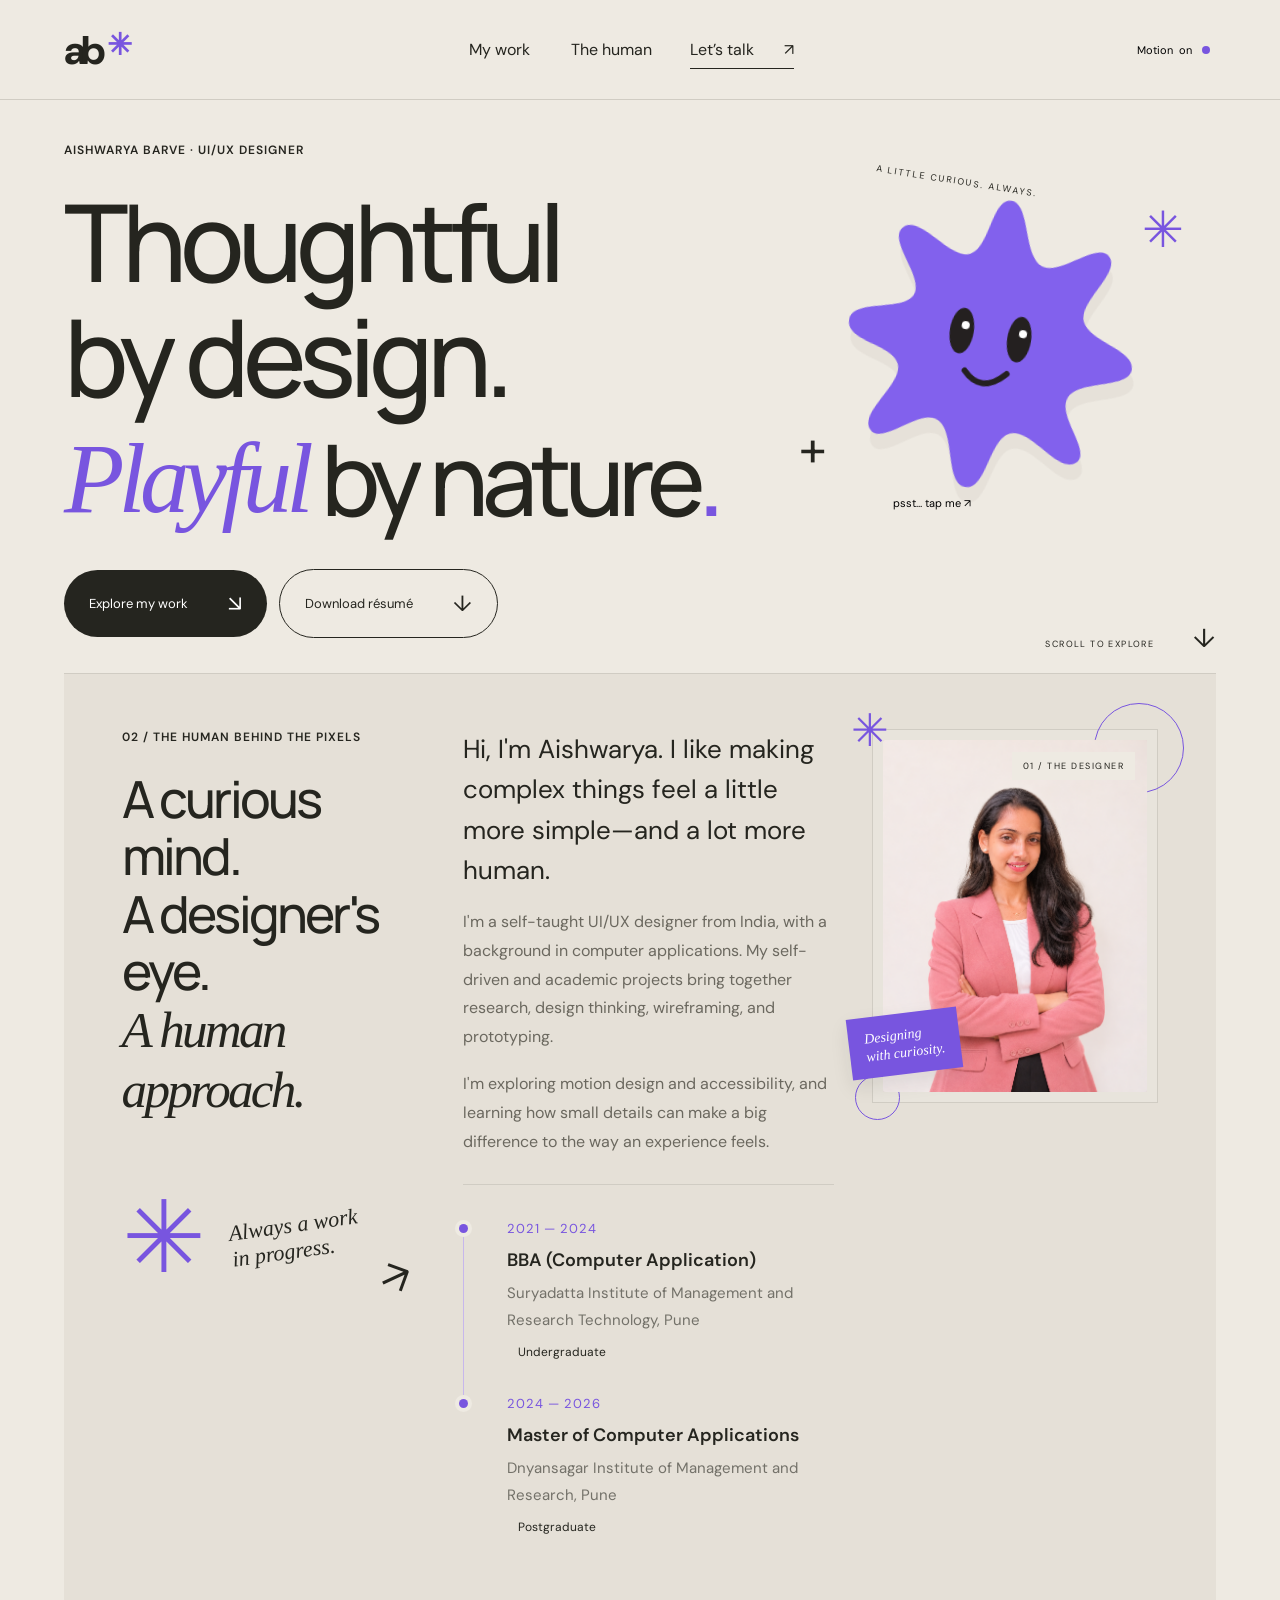
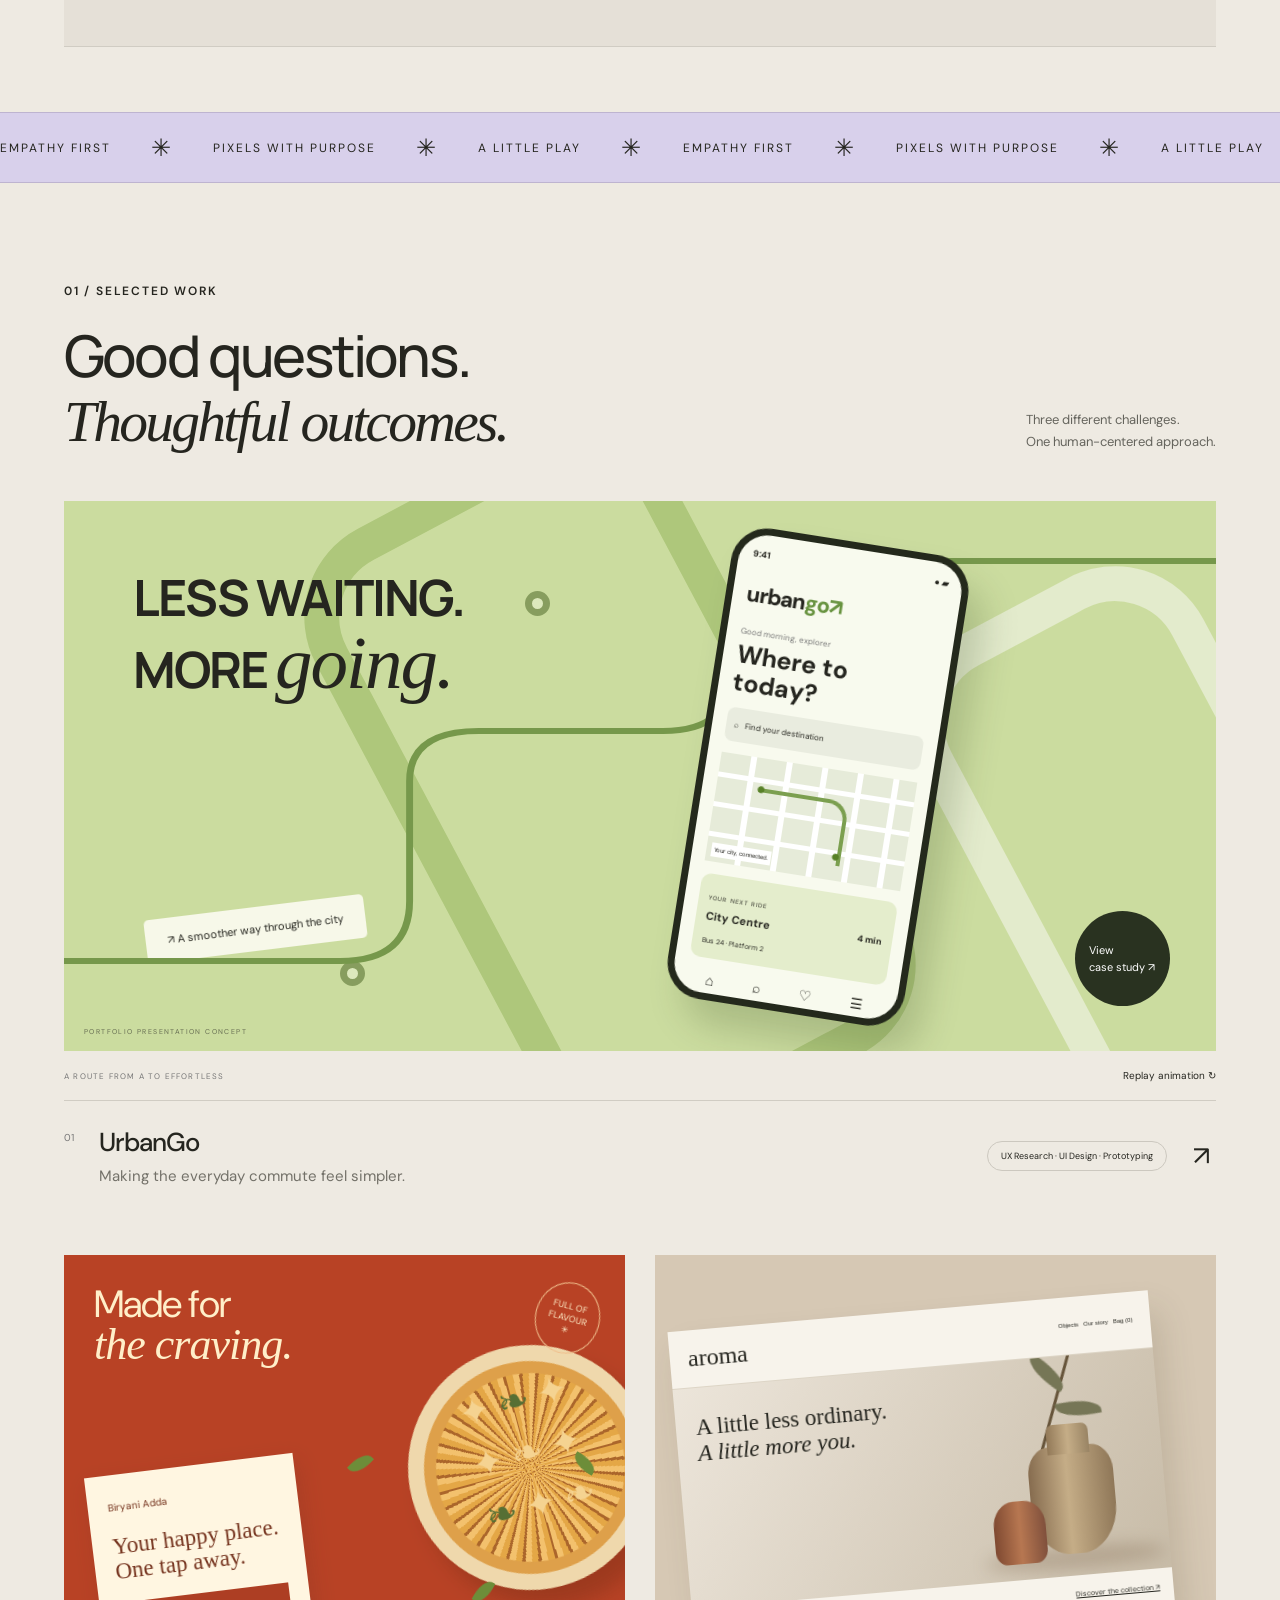
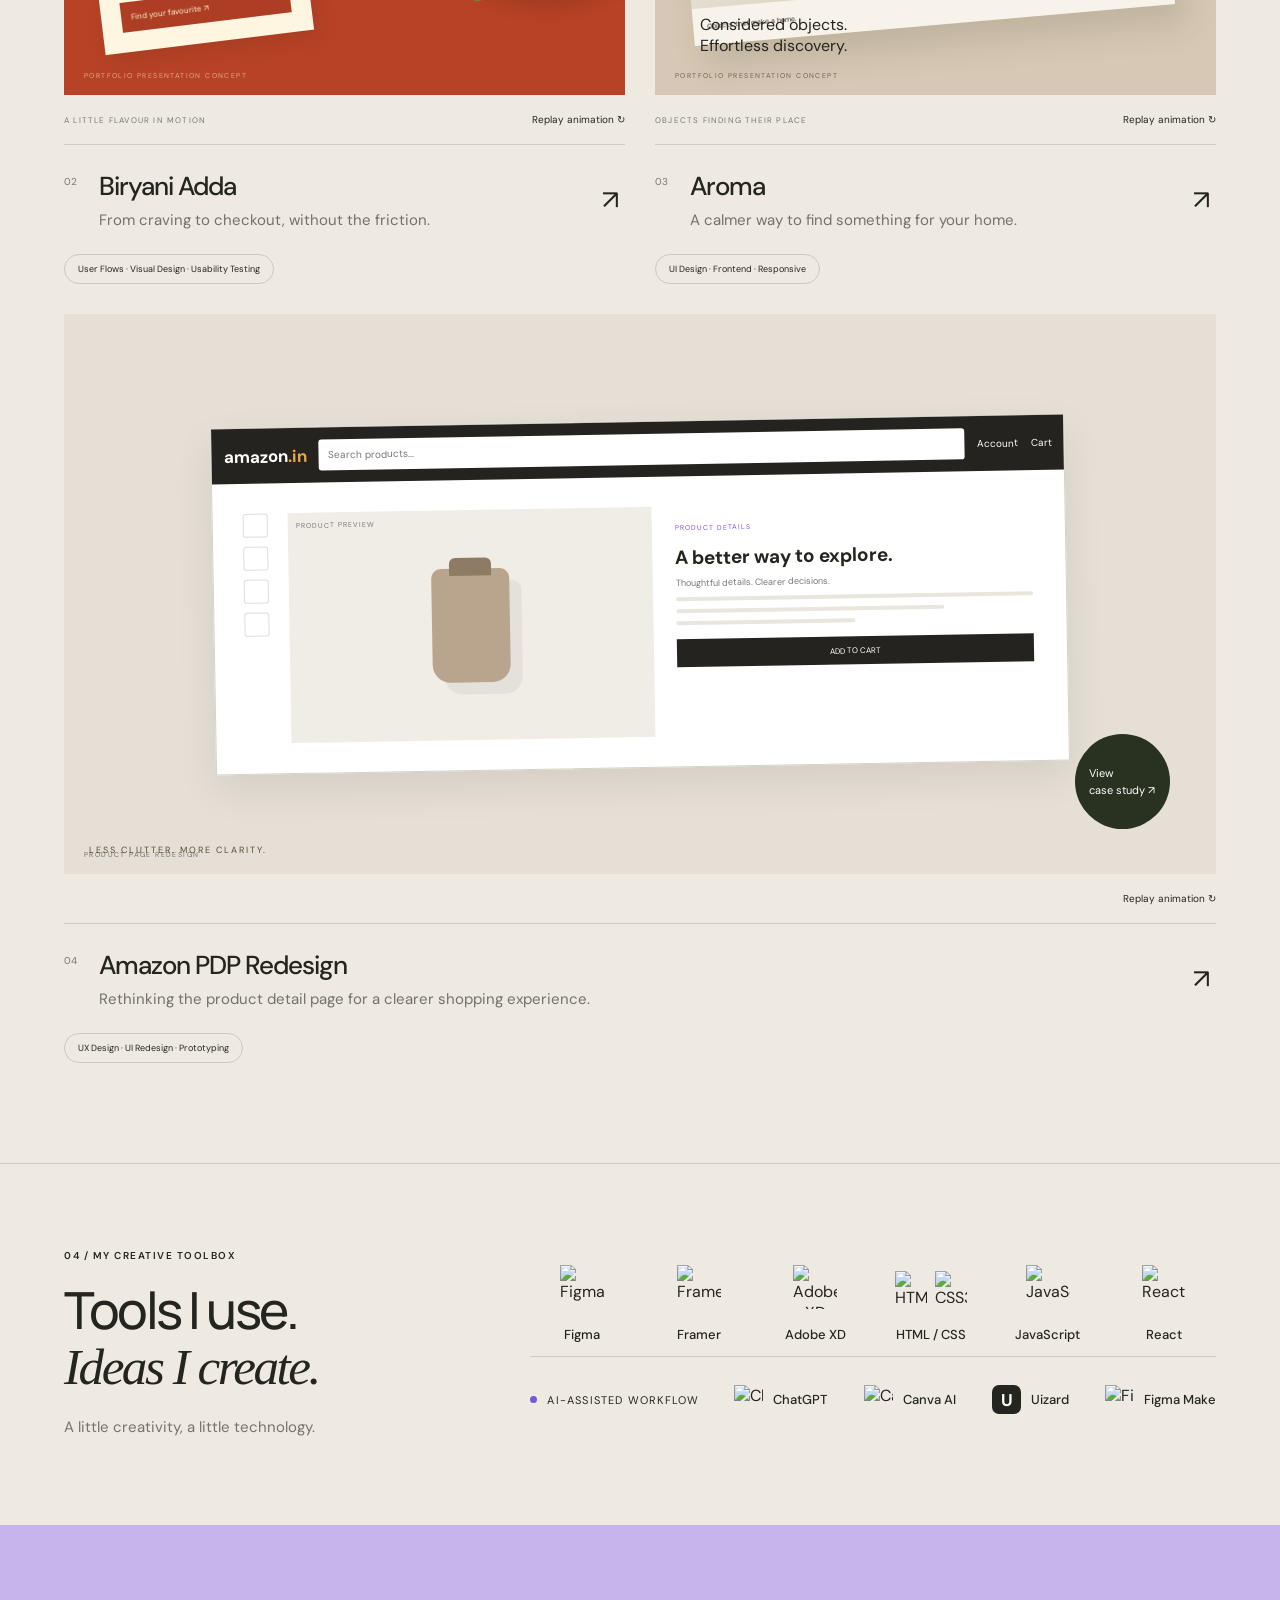
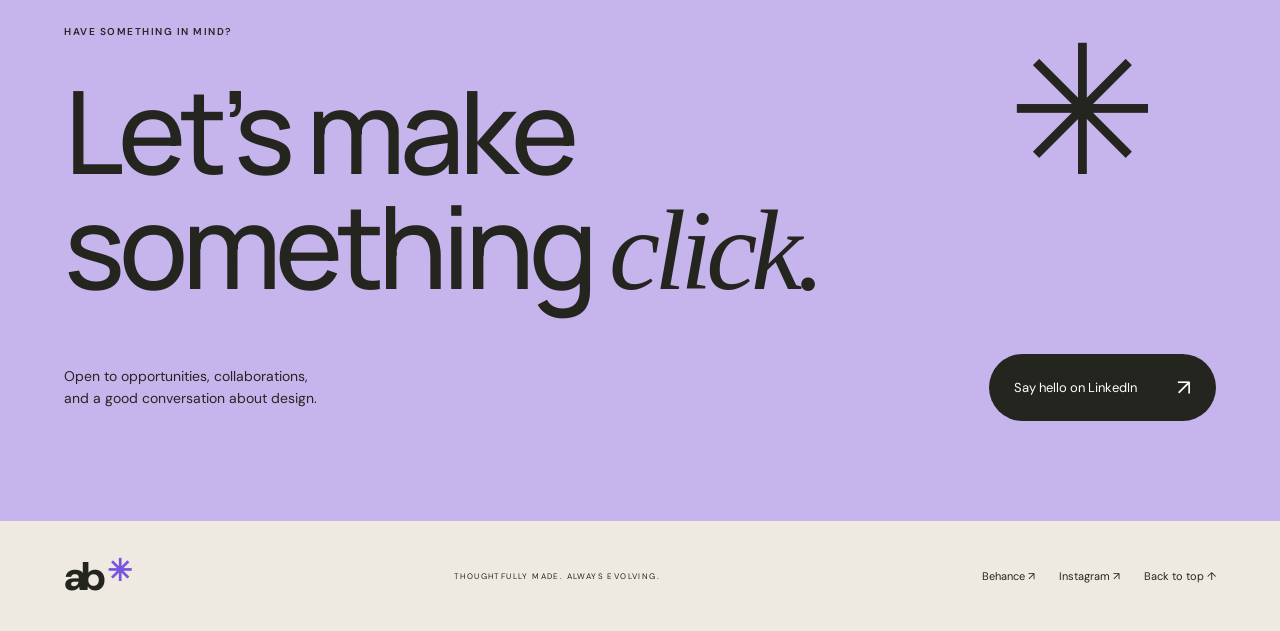
==== index.html @ 9fbf6e60 "Add files via upload Initial portfolio website upload" ====
<!DOCTYPE html>
<html lang="en">
<head>
    <meta charset="UTF-8">
    <meta name="viewport" content="width=device-width, initial-scale=1.0">
    <meta name="theme-color" content="#eeeae2">
    <meta name="description" content="Aishwarya Barve — UI/UX designer crafting thoughtful digital experiences. Explore selected work, process, and a little play.">

    <title>Aishwarya Barve — Design in Motion</title>

    <link rel="stylesheet" href="style.css">
    <link rel="stylesheet" href="motion.css">
    <link rel="stylesheet" href="style-additions.css">
</head>

<body>

    <a class="skip" href="#work">Skip to work</a>
    <div class="progress"></div>

    <!-- HEADER -->
    <header>
        <a class="wordmark" href="#home" aria-label="Aishwarya home">
            ab<span>✳</span>
        </a>

        <nav aria-label="Main navigation">
            <a href="#work">My work <sup></sup></a>
            <a href="#about">The human</a>
            <a class="nav-contact" href="#contact">
                Let’s talk <span>↗</span>
            </a>
        </nav>

        <button id="motion" aria-pressed="false" aria-label="Pause animation">
            Motion <span>on</span><i></i>
        </button>
    </header>

    <main>

        <!-- HERO SECTION -->
        <section class="hero" id="home">

            <div class="eyebrow">
                <span class="dot"></span>
                AISHWARYA BARVE · UI/UX DESIGNER
                
            </div>

            <h1>
                Thoughtful<br>
                by design.<br>
                <span class="last-line">
                    <em>Playful</em> by nature<span class="period">.</span>
                </span>
            </h1>
            <div class="hero-bottom">


                <div class="hero-actions">
                    <a href="#work" class="pill dark">
                        Explore my work <span>↘</span>
                    </a>

                    <a href="Aishwarya-Barve-Resume-UIUX.pdf"
                        class="pill resume-btn"
                        target="_blank"
                        rel="noopener">
                        Download résumé <span>↓</span>
                    </a>
                </div>

                <span class="scroll-note">
                    SCROLL TO EXPLORE <span>↓</span>
                </span>

            </div>



<!-- ABOUT SECTION -->
<section class="about section" id="about">

    <!-- LEFT: ABOUT HEADING -->
    <div class="about-left reveal">

        <span class="eyebrow">
            02 / THE HUMAN BEHIND THE PIXELS
        </span>

        <h2>
            A curious mind.<br>
            A designer's eye.<br>
            <em>A human approach.</em>
        </h2>

        <div class="about-doodle" aria-hidden="true">
            <span>✳</span>
            <p>
                Always a work<br>
                in progress.
            </p>
            <b>↗</b>
        </div>

    </div>


    <!-- MIDDLE: INTRODUCTION AND EDUCATION -->
    <div class="about-right reveal">

        <p class="intro">
            Hi, I'm Aishwarya. I like making complex things
            feel a little more simple—and a lot more human.
        </p>

        <p>
            I'm a self-taught UI/UX designer from India,
            with a background in computer applications.
            My self-driven and academic projects bring
            together research, design thinking,
            wireframing, and prototyping.
        </p>

        <p>
            I'm exploring motion design and accessibility,
            and learning how small details can make a big
            difference to the way an experience feels.
        </p>

        <!-- EDUCATION -->
        <div class="education">

            <div>
                <span>2021 — 2024</span>
                <strong>BBA (Computer Application)</strong>
                <p>
                    Suryadatta Institute of Management and
                    Research Technology, Pune
                </p>
                <small class="degree-tag">Undergraduate</small>
            </div>

            <div>
                <span>2024 — 2026</span>
                <strong>Master of Computer Applications</strong>
                <p>
                    Dnyansagar Institute of Management
                    and Research, Pune
                </p>
                <small class="degree-tag">Postgraduate</small>
            </div>

        </div>

    </div>


    <!-- RIGHT: CREATIVE PORTRAIT -->
    <div class="about-portrait reveal">

        <div class="portrait-frame">

            <div class="portrait-orbit orbit-one"></div>
            <div class="portrait-orbit orbit-two"></div>

            <span class="portrait-index">
                01 / THE DESIGNER
            </span>

            <div class="portrait-image-wrap">
                <img
                    src="Studio Portrait in Pink Blazer.png"
                    alt="Aishwarya Barve — UI/UX Designer"
                    loading="lazy">
            </div>

            <span class="portrait-star" aria-hidden="true">
                ✳
            </span>

            <div class="portrait-sticker">
                Designing<br>
                with curiosity.
            </div>

        </div>

       

    </div>

</section>
    



            <div class="character-wrap">
                <span class="orbit-label">A LITTLE CURIOUS. ALWAYS.</span>

                <button class="character"
                    aria-label="Make the character wink"
                    title="Psst… tap me">

                    <svg viewBox="0 0 300 310" role="img" aria-label="Playful violet star character">
                        <path class="starbody"
                            d="M150 12C169 12 170 65 190 72S241 38 255 52S232 101 240 120S295 140 295 160S244 178 236 198S270 248 254 261S205 234 185 242S170 302 149 302S131 249 111 240S60 275 46 260S71 210 63 191S8 177 8 155S60 139 68 120S32 70 47 55S98 80 117 71S130 12 150 12Z"
                            fill="#8261ed"/>

                        <g class="eyes">
                            <ellipse cx="121" cy="148" rx="12" ry="23" fill="#242020"/>
                            <ellipse cx="179" cy="148" rx="12" ry="23" fill="#242020"/>
                            <circle cx="124" cy="142" r="4" fill="#fff"/>
                            <circle cx="182" cy="142" r="4" fill="#fff"/>
                        </g>

                        <path d="M130 187Q150 208 172 184"
                            fill="none"
                            stroke="#242020"
                            stroke-width="6"
                            stroke-linecap="round"/>
                    </svg>

                    <span class="character-note">psst… tap me ↗</span>
                </button>

                <span class="spark s1">✳</span>
                <span class="spark s2">+</span>
            </div>

            
        </section>

        <!-- TICKER -->
        <div class="ticker" aria-hidden="true">
            <div>
                EMPATHY FIRST <b>✳</b>
                PIXELS WITH PURPOSE <b>✳</b>
                A LITTLE PLAY <b>✳</b>
                EMPATHY FIRST <b>✳</b>
                PIXELS WITH PURPOSE <b>✳</b>
                A LITTLE PLAY <b>✳</b>
            </div>
        </div>

        <!-- SELECTED WORK -->
        <section id="work" class="work section">

            <div class="section-heading reveal">
                <div>
                    <span class="eyebrow">01 / SELECTED WORK</span>
                    <h2>
                        Good questions.<br>
                        <em>Thoughtful outcomes.</em>
                    </h2>
                </div>

                <p>
                    Three different challenges.<br>
                    One human-centered approach.
                </p>
            </div>

            <!-- PROJECT 01: URBANGO -->
            <article class="project reveal">

                <a class="project-art urban"
                    href="https://www.behance.net/gallery/234531147/UrbanGo-Public-Transport-Mobile-App-UX-Case-Study"
                    target="_blank"
                    rel="noopener"
                    aria-label="View UrbanGo case study on Behance">

                    <div class="art-caption">
                        LESS WAITING.<br>
                        MORE <em>going.</em>
                    </div>

                    <div class="route r1"></div>
                    <div class="route r2"></div>

                    <span class="route-stop stop1"></span>
                    <span class="route-stop stop2"></span>

                    <div class="phone">

                        <div class="phone-status">
                            9:41 <span>● ▰</span>
                        </div>

                        <div class="phone-brand">
                            urban<span>go↗</span>
                        </div>

                        <p>Good morning, explorer</p>

                        <h3>
                            Where to<br>
                            today?
                        </h3>

                        <div class="search-field">
                            ⌕ &nbsp; Find your destination
                        </div>

                        <div class="map">
                            <span class="map-line"></span>
                            <b class="map-pin">●</b>
                            <span class="map-you">●</span>
                            <small>Your city, connected.</small>
                        </div>

                        <div class="trip">
                            <span>YOUR NEXT RIDE</span>
                            <strong>City Centre <b>4 min</b></strong>
                            <small>Bus 24 · Platform 2</small>
                        </div>

                        <div class="phone-nav">
                            ⌂ <span>⌕</span> ♡ <span>☰</span>
                        </div>

                    </div>

                    <span class="floating-tag">
                        ↗ A smoother way through the city
                    </span>

                    <span class="view-circle">
                        View<br>case study ↗
                    </span>

                    <span class="concept">
                        PORTFOLIO PRESENTATION CONCEPT
                    </span>

                </a>

                <div class="project-info">
                    <div>
                        <span class="project-number">01</span>
                        <h3>UrbanGo</h3>
                        <p>Making the everyday commute feel simpler.</p>
                    </div>

                    <span class="tag">
                        UX Research · UI Design · Prototyping
                    </span>

                    <a href="https://www.behance.net/gallery/234531147/UrbanGo-Public-Transport-Mobile-App-UX-Case-Study"
                        target="_blank"
                        rel="noopener"
                        class="project-arrow"
                        aria-label="UrbanGo case study">↗</a>
                </div>

            </article>

            <div class="project-grid">

                <!-- PROJECT 02: BIRYANI ADDA -->
                <article class="project reveal">

                    <a class="project-art biryani"
                        href="https://www.behance.net/gallery/236012177/BiryaniAdda-A-Biryani-Delivery-App"
                        target="_blank"
                        rel="noopener"
                        aria-label="View Biryani Adda case study">

                        <span class="food-heading">
                            Made for<br>
                            <em>the craving.</em>
                        </span>

                        <div class="plate">
                            <div class="rice">
                                ✦ <span>❧</span> ✦<br>
                                ✦ ❧ ✦<br>
                                <span>❧</span> ✦ ❧
                            </div>
                        </div>

                        <span class="food-seal">
                            FULL OF<br>
                            FLAVOUR<br>
                            ✳
                        </span>

                        <div class="order-card">
                            <span>Biryani Adda</span>

                            <strong>
                                Your happy place.<br>
                                One tap away.
                            </strong>

                            <span class="order-button">
                                Find your favourite ↗
                            </span>
                        </div>

                        <span class="concept">
                            PORTFOLIO PRESENTATION CONCEPT
                        </span>

                    </a>

                    <div class="project-info">
                        <div>
                            <span class="project-number">02</span>
                            <h3>Biryani Adda</h3>
                            <p>From craving to checkout, without the friction.</p>
                        </div>

                        <a class="project-arrow"
                            href="https://www.behance.net/gallery/236012177/BiryaniAdda-A-Biryani-Delivery-App"
                            target="_blank"
                            rel="noopener"
                            aria-label="Biryani Adda case study">↗</a>
                    </div>

                    <span class="tag">
                        User Flows · Visual Design · Usability Testing
                    </span>

                </article>

                <!-- PROJECT 03: AROMA -->
                <article class="project reveal">

                    <a class="project-art aroma"
                        href="https://www.behance.net/gallery/236233799/Aroma-Online-Home-Dcor-Store"
                        target="_blank"
                        rel="noopener"
                        aria-label="View Aroma case study">

                        <div class="shop-window">

                            <div class="shop-nav">
                                aroma
                                <span>Objects &nbsp; Our story &nbsp; Bag (0)</span>
                            </div>

                            <div class="shop-title">
                                A little less ordinary.<br>
                                <em>A little more you.</em>
                            </div>

                            <div class="vase-scene">
                                <div class="branch"></div>
                                <div class="vase"></div>
                                <div class="small-vase"></div>
                                <div class="scene-shadow"></div>
                            </div>

                            <div class="shop-footer">
                                Objects that make a home.
                                <span>Discover the collection ↗</span>
                            </div>

                        </div>

                        <span class="aroma-caption">
                            Considered objects.<br>
                            Effortless discovery.
                        </span>

                        <span class="concept">
                            PORTFOLIO PRESENTATION CONCEPT
                        </span>

                    </a>

                    <div class="project-info">
                        <div>
                            <span class="project-number">03</span>
                            <h3>Aroma</h3>
                            <p>A calmer way to find something for your home.</p>
                        </div>

                        <a class="project-arrow"
                            href="https://www.behance.net/gallery/236233799/Aroma-Online-Home-Dcor-Store"
                            target="_blank"
                            rel="noopener"
                            aria-label="Aroma case study">↗</a>
                    </div>

                    <span class="tag">
                        UI Design · Frontend · Responsive
                    </span>

                </article>

<!-- PROJECT 04: AMAZON PDP REDESIGN -->
<article class="project reveal">

    <a class="project-art amazon"
       href="https://www.behance.net/gallery/258531825/Amazon-Product-Detail-Page-Redesign"
       target="_blank"
       rel="noopener"
       aria-label="View Amazon Product Page Redesign">

        <div class="amazon-browser">

            <div class="amazon-topbar">
                <strong>amazon<span>.in</span></strong>
                <div class="amazon-search">Search products...</div>
                <span>Account　 Cart</span>
            </div>

            <div class="amazon-content">

                <div class="amazon-thumbnails">
                    <i></i>
                    <i></i>
                    <i></i>
                    <i></i>
                </div>

                <div class="amazon-product-visual">
                    <span>PRODUCT PREVIEW</span>
                    <div class="product-shape">
                        <div></div>
                    </div>
                </div>

                <div class="amazon-product-copy">
                    <small>PRODUCT DETAILS</small>
                    <h3>A better way to explore.</h3>
                    <p>Thoughtful details. Clearer decisions.</p>

                    <div class="amazon-lines">
                        <i></i>
                        <i></i>
                        <i></i>
                    </div>

                    <div class="amazon-cart">ADD TO CART</div>
                </div>

            </div>
        </div>

        <span class="amazon-label">LESS CLUTTER. MORE CLARITY.</span>

        <span class="view-circle">
            View<br>case study ↗
        </span>

        <span class="concept">
            PRODUCT PAGE REDESIGN
        </span>

    </a>

    <div class="project-info">
        <div>
            <span class="project-number">04</span>
            <h3>Amazon PDP Redesign</h3>
            <p>Rethinking the product detail page for a clearer shopping experience.</p>
        </div>

        <a class="project-arrow"
           href="https://www.behance.net/gallery/258531825/Amazon-Product-Detail-Page-Redesign"
           target="_blank"
           rel="noopener"
           aria-label="Amazon PDP case study">↗</a>
    </div>

    <span class="tag">
        UX Design · UI Redesign · Prototyping
    </span>

</article>

            </div>
        </section>

        

            <section class="skills-section">

                <div class="skills-heading reveal">
                    <span class="eyebrow">04 / MY CREATIVE TOOLBOX</span>
                    <h2>Tools I use.<br><em>Ideas I create.</em></h2>
                    <p>A little creativity, a little technology.</p>
                </div>
            
                <div class="skills-grid">
            
                    <div class="skill-item reveal">
                        <img src="https://cdn.simpleicons.org/figma/F24E1E" alt="Figma">
                        <span>Figma</span>
                    </div>
            
                    <div class="skill-item reveal">
                        <img src="https://cdn.simpleicons.org/framer/0055FF" alt="Framer">
                        <span>Framer</span>
                    </div>
            
                    <div class="skill-item reveal">
                        <img src="https://cdn.jsdelivr.net/gh/devicons/devicon/icons/xd/xd-plain.svg" alt="Adobe XD">
                        <span>Adobe XD</span>
                    </div>
            
                    <div class="skill-item reveal">
                        <div class="combined-icons">
                            <img
                                src="https://cdn.jsdelivr.net/gh/devicons/devicon/icons/html5/html5-original.svg"
                                alt="HTML5">
                    
                            <img
                                src="https://cdn.jsdelivr.net/gh/devicons/devicon/icons/css3/css3-original.svg"
                                alt="CSS3">
                        </div>
                        <span>HTML / CSS</span>
                    </div>
            
                    <div class="skill-item reveal">
                        <img src="https://cdn.simpleicons.org/javascript/F7DF1E" alt="JavaScript">
                        <span>JavaScript</span>
                    </div>
            
                    <div class="skill-item reveal">
                        <img src="https://cdn.simpleicons.org/react/61DAFB" alt="React">
                        <span>React</span>
                    </div>
                    

                    <div class="ai-toolbox">

                        <div class="ai-heading">
                            <span class="ai-dot"></span>
                            <span>AI-ASSISTED WORKFLOW</span>
                        </div>
                    
                        <div class="ai-tools">
                    
                            <div class="ai-item reveal">
                                <img src="https://cdn.jsdelivr.net/npm/simple-icons@v14/icons/openai.svg"
                                     alt="ChatGPT">
                                <span>ChatGPT</span>
                            </div>
                    
                            <div class="ai-item reveal">
                                <img src="https://cdn.jsdelivr.net/npm/simple-icons@v14/icons/canva.svg"
                                     alt="Canva">
                                <span>Canva AI</span>
                            </div>
                    
                            <div class="ai-item reveal">
                                <div class="ai-brand uizard-icon">U</div>
                                <span>Uizard</span>
                            </div>
                    
                            <div class="ai-item reveal">
                                <img src="https://cdn.simpleicons.org/figma/F24E1E"
                                     alt="Figma">
                                <span>Figma Make</span>
                            </div>
                    
                        </div>
                    
                    </div>
                                
            </section>
                        


        </section>

        <!-- CONTACT -->
        <section class="contact section" id="contact">

            <span class="eyebrow">HAVE SOMETHING IN MIND?</span>

            <h2>
                Let’s make<br>
                something <em>click.</em><span>✳</span>
            </h2>

            <div class="contact-bottom">

                <p>
                    Open to opportunities, collaborations,<br>
                    and a good conversation about design.
                </p>

                <a class="pill dark"
                    href="https://www.linkedin.com/in/aishwarya-barve-b72590250"
                    target="_blank"
                    rel="noopener">
                    Say hello on LinkedIn <span>↗</span>
                </a>

            </div>
        </section>

    </main>

    <!-- FOOTER -->
    <footer>

        <a class="wordmark" href="#home">
            ab<span>✳</span>
        </a>

        <span>THOUGHTFULLY MADE. ALWAYS EVOLVING.</span>

        <div>
            <a href="https://www.behance.net/aishwaryabarve"
                target="_blank"
                rel="noopener">
                Behance ↗
            </a>

            <a href="https://www.instagram.com/uiux_with_ab"
                target="_blank"
                rel="noopener">
                Instagram ↗
            </a>

            <a href="#home">Back to top ↑</a>
        </div>

    </footer>

    <!-- CUSTOM STAR CURSOR -->
    <div class="custom-cursor" aria-hidden="true">
        <svg viewBox="0 0 60 60">
            <g stroke="#7855df"
                stroke-width="3.5"
                stroke-linecap="round">
                <path d="M30 4 L30 56"/>
                <path d="M4 30 L56 30"/>
                <path d="M11 11 L49 49"/>
                <path d="M49 11 L11 49"/>
            </g>
        </svg>
    </div>

    <!-- JAVASCRIPT FILES: LOAD ONLY ONCE -->
    <script src="script.js"></script>
    <script src="motion.js"></script>

</body>
</html>
---- style.css ----
@import url('https://fonts.googleapis.com/css2?family=DM+Sans:wght@400;500;600;700&family=Manrope:wght@400;500;600;700;800&display=swap');
:root {
    --paper:#eeeae2;
    --ink:#25251f;
    --purple:#7855df;
    --line:#d0ccc3;
}

* {
    box-sizing:border-box;
}

html {
    scroll-behavior:smooth;
    scroll-padding-top:110px;
}

body {
    margin:0;
    background:var(--paper);
    color:var(--ink);
    font-family:'DM Sans',Arial,sans-serif;
}

a {
    color:inherit;
    text-decoration:none;
}

button {
    font:inherit;
}

button,a,summary {
    -webkit-tap-highlight-color:transparent;
}

a:focus-visible,button:focus-visible,summary:focus-visible {
    outline:3px solid #7855df;
    outline-offset:6px;
}

::selection {
    background:#c0ef72;
    color:#25251f;
}

.skip {
    position:fixed;
    top:-100px;
    left:20px;
    z-index:20;
    background:white;
    padding:12px;
}

.skip:focus {
    top:15px;
}

.progress {
    position:fixed;
    top:0;
    left:0;
    height:3px;
    width:0;
    background:var(--purple);
    z-index:30;
}

/* STICKY HEADER */

header {
  height: 100px;
  display: flex;
  align-items: center;
  justify-content: space-between;
  padding: 0 5%;
  border-bottom: 1px solid var(--line);
  gap: 24px;

  position: sticky;
  top: 0;
  z-index: 1000;
  background: var(--paper);
}
.wordmark {
    font-size:40px;
    font-weight:800;
    letter-spacing:-5px;
    line-height:1;
}

.wordmark span {
    display:inline-block;
    color:var(--purple);
    font-size:30px;
    vertical-align:top;
    margin:0 0 0 6px;
    letter-spacing:0;
}

nav {
    display:flex;
    gap:38px;
    align-items:center;
    font-size:16px;
}

nav sup {
    font-size:9px;
    margin-left:3px;
}

.nav-contact {
    border-bottom:1px solid;
    padding:8px 0;
}

.nav-contact span {
    margin-left:26px;
}

#motion {
    display:flex;
    align-items:center;
    gap:6px;
    border:0;
    background:transparent;
    font-size:11px;
    cursor:pointer;
}

#motion i {
    height:8px;
    width:8px;
    background:var(--purple);
    border-radius:50%;
    margin-left:4px;
}

.hero {
    padding:42px 5% 35px;
    position:relative;
    overflow:hidden;
}

.eyebrow {
    font-size:10px;
    letter-spacing:1.5px;
    font-weight:600;
    display:block;
}

.hero .eyebrow {
  font-size: 12px;
  letter-spacing: 1px;
  font-weight: 600;
  display: block;
}

.section-heading .eyebrow {
  font-size: 12px;
  letter-spacing: 1.8px;
  font-weight: 600;
}
.dot {
    width:6px;
    height:6px;
    border-radius:50%;
    background:var(--purple);
}

.hero-location {
    margin-left:auto;
}

h1,h2,h3,p {
    margin:0;
}

h1 {
    font-family:Manrope,Arial,sans-serif;
    font-size:clamp(70px,8.4vw,132px);
    line-height:1.07;
    font-weight:500;
    letter-spacing:-7px;
    position:relative;
    margin:55px 0 42px;
    z-index:2;
    pointer-events:none;
}

em {
    font-family:Georgia,'Times New Roman',serif;
    font-weight:400;
}

h1 em {
    color:var(--purple);
    letter-spacing:-6px;
}

.last-line {
    font-size:.92em;
    white-space:nowrap;
}

.period {
    color:var(--purple);
}

.character-wrap {
    position:absolute;
    width:300px;
    height:330px;
    right:11%;
    top:87px;
    z-index:3;
}

.character {
    border:0;
    background:none;
    width:100%;
    cursor:pointer;
    animation:bob 5s ease-in-out infinite;
    transform:rotate(9deg);
    padding:0;
    position:relative;
}

.character svg {
    width:100%;
    filter:drop-shadow(4px 15px 0 #2420200b);
}

.eyes {
    transform-origin:150px 150px;
    animation:blink 7s infinite;
}

.character.wink .eyes {
    transform:scaleY(.12);
    animation:none;
}

.character-note {
    font-size:11px;
    position:absolute;
    bottom:-15px;
    left:80px;
    transform:rotate(-9deg);
}

.orbit-label {
    font-size:9px;
    letter-spacing:2px;
    position:absolute;
    top:-12px;
    left:36px;
    transform:rotate(9deg);
}

.spark {
    position:absolute;
    font-size:50px;
    font-weight:400;
}

.s1 {
    right:-45px;
    top:10px;
    color:var(--purple);
    animation:spin 25s linear infinite;
}

.s2 {
    left:-40px;
    bottom:35px;
}

.hero-bottom {
    display:flex;
    justify-content:space-between;
    align-items:center;
    gap:20px;
    margin-top:40px;
}

.hero-bottom p {
    font-size:15px;
    line-height:1.6;
}

.hero-bottom p em {
    font-size:18px;
}

.pill {
    display:inline-flex;
    align-items:center;
    justify-content:space-between;
    gap:40px;
    padding:19px 25px;
    border-radius:100px;
    font-size:13px;
    transition:transform .3s,background .3s;
}

.pill:hover {
    transform:translateY(-4px);
    background:var(--purple);
}

.dark {
    background:var(--ink);
    color:white;
}

.pill span {
    font-size:22px;
}

.scroll-note {
    font-size:9px;
    letter-spacing:1.4px;
}

.scroll-note span {
    display:inline-block;
    margin-left:35px;
    font-size:26px;
}

.ticker {
    overflow:hidden;
    background:#d8d0eb;
    border-block:1px solid #beb4d0;
    padding:19px 0;
    margin-top:30px;
}

.ticker>div {
    display:flex;
    align-items:center;
    gap:40px;
    white-space:nowrap;
    font-size:12px;
    letter-spacing:2px;
    width:max-content;
    animation:marquee 30s linear infinite;
}

.ticker b {
    font-size:24px;
    font-weight:400;
}

.section {
    padding:100px 5%;
}

.section-heading {
    display:flex;
    align-items:flex-end;
    justify-content:space-between;
    gap:30px;
    margin-bottom:48px;
}

h2 {
    font-family:Manrope,Arial,sans-serif;
    font-size:clamp(38px,4.5vw,68px);
    font-weight:500;
    letter-spacing:-2.8px;
    line-height:1.1;
    margin-top:25px;
}

.section-heading p {
    font-size:13px;
    line-height:1.7;
    color:#65645d;
}

.project-art {
    display:block;
    position:relative;
    overflow:hidden;
    height:550px;
}

.urban {
    background:#cbdc9f;
}

.art-caption {
    position:absolute;
    top:70px;
    left:6%;
    font-family:Manrope,Arial,sans-serif;
    font-size:50px;
    font-weight:700;
    line-height:1.05;
    letter-spacing:-2px;
    z-index:2;
}

.art-caption em {
    font-size:75px;
}

.route {
    position:absolute;
    border:35px solid #aec77b;
    border-radius:100px;
    transform:rotate(-28deg);
}

.r1 {
    height:700px;
    width:400px;
    left:30%;
    top:-60px;
}

.r2 {
    height:600px;
    width:320px;
    right:-100px;
    top:70px;
    border-color:#e3ebcc;
}

.route-stop {
    position:absolute;
    width:25px;
    height:25px;
    border:7px solid #879d5e;
    background:#dce8bc;
    border-radius:50%;
}

.stop1 {
    left:40%;
    top:90px;
}

.stop2 {
    left:24%;
    bottom:65px;
}

.phone {
    position:absolute;
    left:55%;
    top:38px;
    background:#f8faee;
    border:7px solid #24291c;
    border-radius:37px;
    width:240px;
    height:476px;
    box-shadow:20px 25px 35px #31431b35;
    transform:rotate(9deg);
    padding:14px;
    transition:transform .6s;
    z-index:3;
}

.urban:hover .phone {
    transform:rotate(1deg) translateY(-10px);
}

.phone-status {
    font-size:9px;
    font-weight:bold;
    display:flex;
    justify-content:space-between;
}

.phone-brand {
    font-weight:800;
    letter-spacing:-1px;
    font-size:22px;
    margin-top:20px;
}

.phone-brand span {
    color:#689340;
}

.phone>p {
    font-size:8px;
    margin-top:18px;
    color:#777;
}

.phone h3 {
    font-size:25px;
    line-height:1.1;
    margin:5px 0 12px;
}

.search-field {
    background:#e9ecdf;
    border-radius:8px;
    padding:12px 8px;
    font-size:8px;
}

.map {
    height:110px;
    background:repeating-linear-gradient(0deg,transparent 0 25px,#fff 25px 30px),repeating-linear-gradient(90deg,#e6ebd9 0 30px,#fff 30px 36px);
    margin:12px 0;
    position:relative;
    overflow:hidden;
}

.map-line {
    position:absolute;
    border:4px solid #7b9f4f;
    border-left:0;
    border-bottom:0;
    width:92px;
    height:65px;
    left:42px;
    top:30px;
    border-radius:0 20px 0 0;
}

.map-pin {
    position:absolute;
    top:75px;
    left:124px;
    color:#588128;
}

.map-you {
    position:absolute;
    top:20px;
    left:40px;
    color:#588128;
}

.map small {
    position:absolute;
    bottom:5px;
    left:5px;
    font-size:6px;
    background:#fff;
    padding:3px;
}

.trip {
    background:#e4edcc;
    padding:10px;
    border-radius:10px;
}

.trip>span {
    font-size:6px;
    letter-spacing:1px;
}

.trip strong {
    font-size:11px;
    display:block;
    margin:4px 0;
}

.trip b {
    float:right;
    font-size:9px;
}

.trip small {
    font-size:7px;
}

.phone-nav {
    display:flex;
    justify-content:space-around;
    padding:13px 0;
    font-size:14px;
}

.floating-tag {
    position:absolute;
    bottom:100px;
    left:7%;
    background:#f7f8e9;
    padding:15px 22px;
    transform:rotate(-7deg);
    border-radius:5px;
    font-size:11px;
}

.view-circle {
    position:absolute;
    right:4%;
    bottom:45px;
    width:95px;
    height:95px;
    background:#293220;
    color:white;
    border-radius:50%;
    display:grid;
    place-content:center;
    font-size:11px;
    line-height:1.5;
    transition:transform .3s;
}

.urban:hover .view-circle {
    transform:rotate(12deg);
}

.concept {
    position:absolute;
    bottom:15px;
    left:20px;
    font-size:7px;
    letter-spacing:1.4px;
    opacity:.6;
}

.project-info {
    display:flex;
    align-items:center;
    gap:20px;
    padding:24px 0;
}

.project-info>div {
    flex:1;
    position:relative;
    padding-left:35px;
}

.project-number {
    position:absolute;
    left:0;
    top:6px;
    font-size:10px;
    color:#777;
}

.project-info h3 {
    font-size:26px;
    letter-spacing:-1px;
    font-weight:500;
}

.project-info p {
    font-size:15px;
    color:#737169;
    margin-top:7px;
}

.tag {
    font-size:9px;
    border:1px solid #ccc8bf;
    border-radius:30px;
    padding:8px 13px;
    display:inline-block;
}

.project-arrow {
    font-size:27px;
    padding:6px;
    transition:transform .3s;
}

.project-arrow:hover {
    transform:translate(3px,-3px);
}

.project-grid {
    display:grid;
    grid-template-columns:1fr 1fr;
    gap:30px;
    margin-top:45px;
}

.project-grid .project-art {
    height:440px;
}

.biryani {
    background:#b84225;
    color:#ffefc9;
}

.food-heading {
    position:absolute;
    top:30px;
    left:30px;
    font-size:38px;
    line-height:1;
    letter-spacing:-1px;
    z-index:3;
}

.food-heading em {
    font-size:44px;
}

.plate {
    position:absolute;
    width:245px;
    height:245px;
    border-radius:50%;
    background:#f8e2b9;
    box-shadow:10px 20px 20px #52220a44;
    border:16px solid #efd8ac;
    right:-28px;
    top:90px;
    transform:rotate(-15deg);
    transition:transform .6s;
}

.rice {
    border-radius:50%;
    height:100%;
    background:repeating-conic-gradient(#e4a746 0 4deg,#f3c16d 4deg 8deg,#ab662b 8deg 10deg);
    border:12px solid #dea04a;
    color:#f5d391;
    text-align:center;
    font-size:38px;
    line-height:1.4;
}

.rice span {
    color:#566f34;
}

.biryani:hover .plate {
    transform:rotate(8deg);
}

.food-seal {
    position:absolute;
    top:27px;
    right:25px;
    border:1px solid #efbd8b;
    border-radius:50%;
    padding:17px 12px;
    font-size:9px;
    text-align:center;
    transform:rotate(15deg);
}

.order-card {
    position:absolute;
    left:30px;
    bottom:52px;
    background:#fff6e1;
    color:#75331e;
    width:210px;
    padding:20px;
    transform:rotate(-7deg);
    box-shadow:4px 8px 20px #632b2330;
    z-index:2;
}

.order-card>span:first-child {
    font-size:10px;
}

.order-card strong {
    display:block;
    font-family:Georgia,serif;
    font-size:23px;
    font-weight:400;
    line-height:1.1;
    margin:18px 0;
}

.order-button {
    display:block;
    background:#ad3e23;
    color:#fff2da;
    padding:10px;
    font-size:8px;
}

.aroma {
    background:#d6c8b4;
}

.shop-window {
    position:absolute;
    left:7%;
    right:7%;
    top:55px;
    background:#f7f3eb;
    transform:rotate(-5deg);
    box-shadow:10px 20px 30px #483d2525;
    transition:transform .6s;
}

.aroma:hover .shop-window {
    transform:rotate(0);
}

.shop-nav {
    padding:15px 18px;
    font-family:Georgia,serif;
    font-size:24px;
    border-bottom:1px solid #ddd5c6;
}

.shop-nav span {
    float:right;
    font-family:Arial,sans-serif;
    font-size:6px;
    margin-top:10px;
}

.shop-title {
    position:absolute;
    font-family:Georgia,serif;
    font-size:23px;
    top:85px;
    left:20px;
    z-index:3;
    line-height:1.15;
}

.vase-scene {
    height:220px;
    background:linear-gradient(120deg,#ece5da,#c8bca8);
    position:relative;
    overflow:hidden;
}

.vase {
    position:absolute;
    width:85px;
    height:108px;
    border-radius:25% 25% 44% 44%;
    background:linear-gradient(90deg,#866c4f,#c5ad87 45%,#8f7758);
    right:50px;
    bottom:22px;
    z-index:2;
}

.vase:before {
    content:'';
    position:absolute;
    width:42px;
    height:30px;
    border-radius:7px 7px 0 0;
    background:linear-gradient(90deg,#927958,#c5ad87,#998464);
    top:-22px;
    left:21px;
}

.small-vase {
    position:absolute;
    width:52px;
    height:63px;
    border-radius:40% 40% 22% 22%;
    background:linear-gradient(90deg,#7f4931,#b77751,#80503c);
    right:122px;
    bottom:16px;
    z-index:3;
}

.branch {
    position:absolute;
    height:110px;
    width:65px;
    border-left:3px solid #66543a;
    right:40px;
    top:0;
    transform:rotate(20deg);
}

.branch:before,.branch:after {
    content:'';
    position:absolute;
    width:45px;
    height:16px;
    border-radius:0 80% 0 80%;
    background:#767656;
    top:22px;
    left:-40px;
    transform:rotate(20deg);
}

.branch:after {
    left:0;
    top:48px;
    transform:rotate(-25deg);
}

.scene-shadow {
    position:absolute;
    right:5px;
    bottom:7px;
    width:180px;
    height:22px;
    filter:blur(8px);
    background:#6d523740;
    border-radius:50%;
}

.shop-footer {
    padding:14px;
    font-size:7px;
}

.shop-footer span {
    float:right;
    text-decoration:underline;
}

.aroma-caption {
    position:absolute;
    left:8%;
    bottom:38px;
    font-size:16px;
    line-height:1.3;
}

.about {
    display:grid;
    grid-template-columns:1.1fr 1fr;
    gap:9%;
    border-block:1px solid var(--line);
    background:#e5e0d7;
}

.about h2 {
    font-size:clamp(38px,4vw,58px);
}

.about-right p {
    font-size:14px;
    line-height:1.8;
    margin-bottom:18px;
    color:#6b685f;
}

.about-right p.intro {
    font-size:22px;
    line-height:1.5;
    color:var(--ink);
}

.text-link {
    font-size:12px;
    border-bottom:1px solid;
    padding-bottom:7px;
    display:inline-block;
    margin:12px 0 30px;
}

.education {
    border-top:1px solid #ccc6bb;
    padding-top:25px;
}

.education>div {
    margin-bottom:24px;
}

.education span {
    display:block;
    font-size:9px;
    color:#777;
    letter-spacing:1px;
    margin-bottom:8px;
}

.education strong {
    font-size:12px;
    font-weight:500;
}

.education p {
    font-size:10px;
    margin:6px 0;
}

.about-doodle {
    display:flex;
    align-items:center;
    gap:24px;
    margin-top:55px;
}

.about-doodle>span {
    font-size:100px;
    color:var(--purple);
    animation:spin 30s linear infinite;
}

.about-doodle p {
    font-family:Georgia,serif;
    font-style:italic;
    font-size:22px;
    transform:rotate(-8deg);
}

.about-doodle b {
    font-weight:400;
    font-size:40px;
    align-self:flex-end;
    transform:rotate(20deg);
}

.process {
    display:grid;
    grid-template-columns:1fr 1.15fr;
    gap:40px 70px;
}

.process .section-heading {
    display:block;
}

.process .section-heading p {
    margin-top:30px;
}

.process-list details {
    border-bottom:1px solid var(--line);
}

.process-list summary {
    padding:24px 0;
    list-style:none;
    font-size:25px;
    cursor:pointer;
    display:flex;
    align-items:center;
    gap:22px;
    letter-spacing:-.8px;
}

.process-list summary::-webkit-details-marker {
    display:none;
}

.process-list summary>span {
    font-size:10px;
    color:#777;
    letter-spacing:0;
}

.process-list i {
    margin-left:auto;
    font-style:normal;
    transition:transform .3s;
}

.process-list details[open] i {
    transform:rotate(90deg);
    color:var(--purple);
}

.process-list details p {
    padding:0 35px 25px;
    font-size:13px;
    line-height:1.8;
    color:#6d6b63;
    max-width:450px;
}

.toolbox {
    grid-column:1/-1;
    border-top:1px solid var(--line);
    padding-top:32px;
    display:flex;
    align-items:center;
    gap:30px;
}

.toolbox>span {
    font-size:8px;
    letter-spacing:1.5px;
    white-space:nowrap;
}

.toolbox p {
    font-size:17px;
    display:flex;
    align-items:center;
    gap:20px;
    flex-wrap:wrap;
}

.toolbox b {
    color:var(--purple);
    font-weight:400;
}

.contact {
    background:#c6b5ed;
    position:relative;
    overflow:hidden;
}

.contact h2 {
    font-size:clamp(65px,9vw,132px);
    line-height:1;
    letter-spacing:-6px;
    margin:35px 0 45px;
}

.contact h2>span {
    font-size:180px;
    position:absolute;
    right:10%;
    top:90px;
    animation:spin 40s linear infinite;
}

.contact-bottom {
    display:flex;
    align-items:center;
    justify-content:space-between;
    gap:25px;
}

.contact-bottom p {
    font-size:14px;
    line-height:1.6;
}

footer {
    padding:35px 5%;
    display:flex;
    align-items:center;
    justify-content:space-between;
    gap:25px;
}

footer>span {
    font-size:8px;
    letter-spacing:1.4px;
}

footer>div {
    display:flex;
    gap:24px;
    font-size:11px;
}

.reveal {
    transition:opacity .8s,transform .8s;
}

.js-motion .reveal:not(.visible) {
    opacity:0;
    transform:translateY(28px);
}

body.paused *,body.paused *:before,body.paused *:after {
    animation-play-state:paused!important;
}

body.paused .reveal {
    opacity:1!important;
    transform:none!important;
}

.paused {
    scroll-behavior:auto;
}

.paused #motion i {
    background:#888;
}

@keyframes bob {
    50% {
        transform:translateY(-15px) rotate(-4deg);
    }
}

@keyframes blink {
    0%,43%,47%,100% {
        transform:scaleY(1);
    }
    45% {
        transform:scaleY(.08);
    }
}

@keyframes spin {
    to {
        transform:rotate(360deg);
    }
}

@keyframes marquee {
    to {
        transform:translateX(-50%);
    }
}

@media(min-width:1500px) {
    main,header,footer {
        max-width:1600px;
        margin:auto;
    }
    .hero {
        min-height:730px;
    }
    .character-wrap {
        right:13%;
        top:100px;
        width:340px;
    }
}

@media(max-width:1000px) {
    h1 {
        letter-spacing:-4px;
        font-size:8.8vw;
    }
    .character-wrap {
        width:220px;
        height:240px;
        top:100px;
        right:9%;
    }
    .hero-location {
        display:none;
    }
    .project-info .tag {
        display:none;
    }
    .art-caption {
        font-size:40px;
    }
    .phone {
        left:53%;
    }
    .project-grid .project-art {
        height:380px;
    }
    .plate {
        width:205px;
        height:205px;
        top:95px;
        right:-40px;
    }
    .food-heading {
        font-size:30px;
    }
    .food-heading em {
        font-size:35px;
    }
    .food-seal {
        display:none;
    }
    .order-card {
        width:180px;
        left:20px;
        bottom:40px;
    }
    .shop-window {
        top:45px;
    }
    .shop-title {
        font-size:18px;
    }
    .vase {
        right:20px;
    }
    .small-vase {
        right:85px;
    }
    .branch {
        right:10px;
    }
    .aroma-caption {
        bottom:27px;
        font-size:13px;
    }
    .contact h2>span {
        right:6%;
        font-size:130px;
    }
    .toolbox p {
        font-size:14px;
        gap:14px;
    }
}

@media(max-width:650px) {
    header {
        height:78px;
        padding:0 6%;
        gap:12px;
        position: sticky;
        top: 0;
        z-index: 1000;
        background: var(--paper);
    }
    .wordmark {
        font-size:33px;
    }
    .wordmark span {
        font-size:24px;
    }
    nav {
        gap:18px;
        font-size:11px;
    }
    nav>a:nth-child(2) {
        display:none;
    }
    .nav-contact span {
        margin-left:6px;
    }
    #motion {
        font-size:9px;
        gap:4px;
    }
    #motion i {
        display:none;
    }
    .hero {
        padding:28px 6% 30px;
    }
    .hero .eyebrow {
        font-size:8px;
        letter-spacing:1px;
    }
    .hero h1 {
        font-size:clamp(53px,12vw,78px);
        letter-spacing:-3px;
        margin:235px 0 25px;
        line-height:1.05;
    }
    .last-line {
        white-space:normal;
        font-size:1em;
    }
    h1 em {
        letter-spacing:-3px;
    }
    .character-wrap {
        width:185px;
        height:195px;
        top:78px;
        right:calc(50% - 92px);
    }
    .orbit-label {
        font-size:7px;
        left:12px;
        top:-10px;
        white-space:nowrap;
    }
    .character-note {
        font-size:9px;
        left:45px;
        bottom:-15px;
    }
    .spark {
        font-size:35px;
    }
    .s1 {
        right:-50px;
        top:30px;
    }
    .s2 {
        left:-45px;
        bottom:10px;
    }
    .hero-bottom {
        flex-wrap:wrap;
        margin-top:24px;
        gap:23px;
    }
    .hero-bottom p {
        font-size:13px;
    }
    .hero-bottom .pill {
        padding:14px 20px;
        font-size:11px;
        gap:25px;
    }
    .scroll-note {
        display:none;
    }
    .ticker {
        margin-top:0;
        padding:13px 0;
    }
    .ticker>div {
        font-size:9px;
        gap:25px;
    }
    .ticker b {
        font-size:19px;
    }
    .section {
        padding:65px 6%;
    }
    .section-heading {
        display:block;
        margin-bottom:30px;
    }
    .section-heading p {
        margin-top:20px;
        font-size:12px;
    }
    h2 {
        font-size:38px;
        letter-spacing:-1.8px;
        margin-top:18px;
    }
    .project-art {
        height:480px;
    }
    .urban .art-caption {
        font-size:30px;
        left:7%;
        top:25px;
    }
    .art-caption em {
        font-size:45px;
    }
    .phone {
        width:200px;
        height:395px;
        left:auto;
        right:15%;
        top:110px;
        transform:rotate(10deg);
        padding:11px;
        border-width:6px;
        border-radius:29px;
    }
    .phone-brand {
        font-size:18px;
        margin-top:9px;
    }
    .phone>p {
        margin-top:10px;
    }
    .phone h3 {
        font-size:22px;
    }
    .search-field {
        padding:9px 6px;
    }
    .map {
        height:90px;
        margin:10px 0;
    }
    .trip {
        padding:7px;
    }
    .phone-nav {
        padding:10px 0;
    }
    .view-circle {
        height:65px;
        width:65px;
        font-size:8px;
        right:3%;
        bottom:27px;
    }
    .floating-tag {
        font-size:8px;
        left:4%;
        bottom:110px;
        padding:10px 12px;
        z-index:4;
        max-width:135px;
    }
    .urban .concept {
        left:12px;
        font-size:6px;
    }
    .project-info {
        padding:21px 0;
        gap:10px;
    }
    .project-info>div {
        padding-left:24px;
    }
    .project-info h3 {
        font-size:23px;
    }
    .project-info p {
        font-size:11px;
        line-height:1.5;
        max-width:260px;
    }
    .project-grid {
        grid-template-columns:1fr;
        gap:35px;
        margin-top:25px;
    }
    .project-grid .project-art {
        height:400px;
    }
    .plate {
        right:-10px;
        width:230px;
        height:230px;
    }
    .food-heading {
        font-size:38px;
    }
    .food-heading em {
        font-size:42px;
    }
    .order-card {
        width:200px;
    }
    .food-seal {
        display:block;
        right:15px;
        top:20px;
    }
    .shop-window {
        top:45px;
    }
    .shop-title {
        font-size:25px;
    }
    .vase {
        right:38px;
    }
    .small-vase {
        right:108px;
    }
    .branch {
        right:25px;
    }
    .aroma-caption {
        font-size:15px;
        bottom:35px;
    }
    .about {
        grid-template-columns:1fr;
        gap:40px;
    }
    .about h2 {
        font-size:39px;
    }
    .about-doodle {
        margin-top:25px;
    }
    .about-doodle>span {
        font-size:70px;
    }
    .about-doodle p {
        font-size:19px;
    }
    .about-right p.intro {
        font-size:20px;
    }
    .about-right p {
        font-size:13px;
    }
    .process {
        grid-template-columns:1fr;
        gap:0;
    }
    .process .section-heading {
        margin-bottom:15px;
    }
    .process-list summary {
        font-size:24px;
    }
    .toolbox {
        margin-top:35px;
        display:block;
    }
    .toolbox p {
        font-size:13px;
        line-height:2;
        margin-top:16px;
        gap:12px;
    }
    .contact h2 {
        font-size:62px;
        letter-spacing:-3px;
        margin-top:28px;
        position:relative;
        z-index:2;
    }
    .contact h2>span {
        font-size:80px;
        top:-65px;
        right:-5px;
        opacity:.35;
        z-index:-1;
    }
    .contact-bottom {
        display:block;
    }
    .contact-bottom p {
        font-size:12px;
        margin-bottom:24px;
    }
    .contact .pill {
        font-size:12px;
        padding:16px 20px;
    }
    footer {
        padding:28px 6%;
        flex-wrap:wrap;
    }
    footer>span {
        font-size:6px;
    }
    footer>div {
        width:100%;
        justify-content:space-between;
        font-size:10px;
    }
    .tag {
        font-size:8px;
    }
    .section .eyebrow {
        font-size:8px;
    }
}

@media(prefers-reduced-motion:reduce) {
    html {
        scroll-behavior:auto;
    }
    *,*:before,*:after {
        animation:none!important;
        transition:none!important;
    }
    .js-motion .reveal:not(.visible) {
        opacity:1;
        transform:none;
    }
}

.hero-actions {
    display: flex;
    align-items: center;
    gap: 12px;
    flex-wrap: wrap;
}

.resume-btn {
    border: 1px solid currentColor;
    background: transparent;
}
/* CUSTOM STAR CURSOR */

/* CUSTOM STAR CURSOR */

@media (hover: hover) and (pointer: fine) {

    body,
    body * {
        cursor: none !important;
    }

    .custom-cursor {
        position: fixed !important;
        top: 0;
        left: 0;
        width: 22px !important;
        height: 22px !important;
        pointer-events: none !important;
        z-index: 999999 !important;
        opacity: 0;
        transform: translate(-50%, -50%);
    }

    .custom-cursor.visible {
        opacity: 1;
    }

    .custom-cursor svg {
        display: block;
        width: 100%;
        height: 100%;
        animation: cursor-spin 12s linear infinite;
    }

    @keyframes cursor-spin {
        to {
            transform: rotate(360deg);
        }
    }
}
    .custom-cursor svg {
        width: 100%;
        height: 100%;
        display: block;
        animation: cursor-spin 12s linear infinite;
    }

    .custom-cursor.visible {
        opacity: 1;
    }

    @keyframes cursor-spin {
        to {
            transform: rotate(360deg);
        }
    }
}
/* CUSTOM STAR CURSOR */

@media (hover: hover) and (pointer: fine) {

  body,
  body * {
      cursor: none !important;
  }

  .custom-cursor {
    position: fixed;
    top: 0;
    left: 0;
    width: 26px;
    height: 26px;
    pointer-events: none;
    z-index: 999999;
    transform: translate(-50%, -50%);
    opacity: 0;
    transition: opacity 0.2s ease;
  }

  .custom-cursor.visible {
      opacity: 1;
  }

  .custom-cursor svg {
      width: 100%;
      height: 100%;
      animation: cursor-spin 12s linear infinite;
  }

  @keyframes cursor-spin {
      to {
          transform: rotate(360deg);
      }
  }
}
/* ABOUT SECTION - TYPOGRAPHY IMPROVEMENTS */

.about-right p.intro {
  font-size: 26px;
  line-height: 1.55;
  color: var(--ink);
}

.about-right p {
  font-size: 16px;
  line-height: 1.8;
  color: #6b685f;
}

.education {
  padding-top: 30px;
}

.education strong {
  font-size: 15px;
  font-weight: 500;
}

.education p {
  font-size: 13px;
  line-height: 1.6;
}

.education span {
  font-size: 11px;
}

@media (max-width: 650px) {

  .about-right p.intro {
      font-size: 22px;
  }

  .about-right p {
      font-size: 14px;
  }

  .education strong {
      font-size: 14px;
  }

  .education p {
      font-size: 12px;
  }

  .education span {
      font-size: 10px;
  }
}

/* EDUCATION - EDITORIAL TIMELINE */

.education {
    position: relative;
    border-top: 1px solid var(--line);
    padding: 35px 0 10px 22px;
    margin-top: 28px;
}

.education > div {
    position: relative;
    margin-bottom: 34px;
    padding-left: 22px;
}

/* Timeline vertical line */
.education > div::before {
    content: "";
    position: absolute;
    left: -22px;
    top: 7px;
    bottom: -38px;
    width: 1px;
    background: #c7b7ec;
}

/* Purple timeline markers */
.education > div::after {
    content: "";
    position: absolute;
    left: -26px;
    top: 4px;
    width: 9px;
    height: 9px;
    border-radius: 50%;
    background: var(--purple);
    box-shadow: 0 0 0 4px #eeeae2;
}

.education > div:last-child {
    margin-bottom: 0;
}

.education > div:last-child::before {
    display: none;
}

/* Year */
.education span {
    display: block;
    font-size: 12px;
    letter-spacing: 1.2px;
    color: var(--purple);
    margin-bottom: 10px;
}

/* Degree */
.education strong {
    display: block;
    font-size: 16px;
    font-weight: 600;
    line-height: 1.5;
}

/* Institution */
.education p {
    font-size: 13px;
    line-height: 1.7;
    color: #737169;
    margin-top: 6px;
}

/* Mobile */
@media (max-width: 650px) {
    .education {
        padding-top: 28px;
        padding-left: 18px;
    }

    .education > div {
        padding-left: 18px;
        margin-bottom: 28px;
    }

    .education > div::before {
        left: -18px;
    }

    .education > div::after {
        left: -22px;
    }

    .education strong {
        font-size: 14px;
    }

    .education p {
        font-size: 12px;
    }
}
/* EDUCATION TYPOGRAPHY */

.education span {
    font-size: 13px;
    letter-spacing: 1px;
}

.education strong {
    font-size: 18px;
    line-height: 1.5;
    font-weight: 600;
}

.education p {
    font-size: 15px;
    line-height: 1.7;
}

.degree-tag {
    font-size: 12px;
    padding: 5px 11px;
}


/* ===================================
   CREATIVE TOOLBOX
=================================== */

.skills-section {
    padding: 75px 5%;
    border-top: 1px solid var(--line);

    display: grid;
    grid-template-columns: minmax(0, 0.9fr) minmax(0, 1.5fr);
    align-items: center;
    column-gap: 65px;
}

/* HEADING */

.skills-heading {
    min-width: 0;
}

.skills-heading h2 {
    font-size: clamp(38px, 4vw, 58px);
    line-height: 1.08;
    letter-spacing: -2px;
    margin-top: 20px;
    white-space: nowrap;
}

.skills-heading p {
    font-size: 14px;
    color: #77736b;
    margin-top: 16px;
    line-height: 1.6;
}

/* ICON GRID */

.skills-grid {
    display: grid;
    grid-template-columns: repeat(6, minmax(0, 1fr));
    align-items: center;
    justify-items: center;
    gap: 16px;
    min-width: 0;
}

/* EACH SKILL */

.skill-item {
    width: 100%;
    min-width: 0;

    display: flex;
    flex-direction: column;
    align-items: center;
    justify-content: center;
    gap: 14px;

    text-align: center;
}

.skill-item > img {
    width: 42px;
    height: 42px;
    object-fit: contain;
    transition: transform .35s ease;
}

/* HTML + CSS */

.combined-icons {
    height: 42px;
    display: flex;
    justify-content: center;
    align-items: center;
    gap: 7px;
}

.combined-icons img {
    width: 32px;
    height: 32px;
    object-fit: contain;
    transition: transform .35s ease;
}

/* SKILL LABELS */

.skill-item span {
    font-size: 12px;
    line-height: 1.4;
    white-space: nowrap;
    font-weight: 500;
    color: var(--ink);
}

/* HOVER */

.skill-item:hover > img,
.skill-item:hover .combined-icons img {
    transform: translateY(-6px) scale(1.12);
}

/* FLOATING MOTION */

.skill-item > img {
    animation: toolbox-float 3s ease-in-out infinite;
}

.skill-item:nth-child(even) > img {
    animation-delay: -1.5s;
}

@keyframes toolbox-float {
    0%, 100% {
        transform: translateY(0);
    }

    50% {
        transform: translateY(-5px);
    }
}

body.paused .skill-item > img {
    animation-play-state: paused;
}

/* TABLET AND SMALL LAPTOP */

@media (max-width: 1100px) {
    .skills-section {
        grid-template-columns: 1fr;
        row-gap: 38px;
    }

    .skills-heading h2 {
        font-size: 46px;
    }

    .skills-grid {
        grid-template-columns: repeat(6, minmax(0, 1fr));
        gap: 12px;
    }
}

/* MOBILE */

@media (max-width: 600px) {
    .skills-section {
        padding: 55px 6%;
        row-gap: 30px;
    }

    .skills-heading h2 {
        font-size: 38px;
        white-space: normal;
    }

    .skills-grid {
        display: flex;
        justify-content: flex-start;
        gap: 28px;
        overflow-x: auto;
        padding: 10px 2px 18px;
        scrollbar-width: none;
    }

    .skills-grid::-webkit-scrollbar {
        display: none;
    }

    .skill-item {
        flex: 0 0 65px;
    }

    .skill-item > img {
        width: 36px;
        height: 36px;
    }

    .combined-icons img {
        width: 28px;
        height: 28px;
    }

    .skill-item span {
        font-size: 11px;
    }
}

/* REDUCED MOTION */

@media (prefers-reduced-motion: reduce) {
    .skill-item > img {
        animation: none !important;
    }

    .skill-item > img,
    .combined-icons img {
        transition: none !important;
    }
}



/* CREATIVE TOOLBOX - SPACING & TYPOGRAPHY */

.skills-section {
    display: grid !important;
    grid-template-columns: minmax(0, 1fr) minmax(0, 1.35fr) !important;
    align-items: center !important;
    column-gap: 65px !important;
    padding: 85px 5% !important;
}

/* HEADING */

.skills-heading {
    min-width: 0;
}

.skills-heading h2 {
    font-size: clamp(48px, 4.2vw, 58px) !important;
    line-height: 1.08 !important;
    letter-spacing: -2.5px !important;
    white-space: normal !important;
    margin-top: 22px;
}

.skills-heading p {
    font-size: 16px !important;
    line-height: 1.7 !important;
    margin-top: 20px !important;
}

/* ICON GRID */

.skills-grid {
    display: grid !important;
    grid-template-columns: repeat(6, minmax(0, 1fr)) !important;
    gap: 24px !important;
    align-items: center;
    justify-items: center;
}

/* SKILL ITEMS */

.skill-item {
    width: 100%;
    gap: 17px !important;
}

.skill-item > img {
    width: 46px !important;
    height: 46px !important;
    object-fit: contain;
}

.skill-item span {
    font-size: 14px !important;
    line-height: 1.5 !important;
    white-space: nowrap;
}

/* HTML + CSS */

.combined-icons {
    height: 46px !important;
    gap: 9px !important;
}

.combined-icons img {
    width: 34px !important;
    height: 34px !important;
    object-fit: contain;
}

/* HOVER */

.skill-item:hover > img,
.skill-item:hover .combined-icons img {
    transform: translateY(-7px) scale(1.12);
}

/* TABLET */

@media (max-width: 1100px) {
    .skills-section {
        grid-template-columns: 1fr !important;
        row-gap: 45px !important;
    }

    .skills-heading h2 {
        font-size: 50px !important;
    }

    .skills-grid {
        gap: 22px !important;
    }
}

/* MOBILE */

@media (max-width: 600px) {
    .skills-section {
        padding: 60px 6% !important;
        row-gap: 35px !important;
    }

    .skills-heading h2 {
        font-size: 40px !important;
    }

    .skills-heading p {
        font-size: 14px !important;
    }

    .skills-grid {
        display: flex !important;
        overflow-x: auto;
        gap: 30px !important;
        justify-content: flex-start;
        padding: 12px 2px 18px;
        scrollbar-width: none;
    }

    .skills-grid::-webkit-scrollbar {
        display: none;
    }

    .skill-item {
        flex: 0 0 75px;
    }

    .skill-item > img {
        width: 42px !important;
        height: 42px !important;
    }

    .skill-item span {
        font-size: 12px !important;
    }
}


/* ======================================
   CREATIVE TOOLBOX - FINAL LAYOUT FIX
====================================== */

.skills-section {
    display: grid !important;
    grid-template-columns: minmax(380px, 0.9fr) minmax(570px, 1.5fr) !important;
    align-items: center !important;
    column-gap: 55px !important;
    padding: 85px 5% !important;
    overflow: visible !important;
}

/* HEADING */

.skills-heading {
    width: 100%;
    min-width: 0;
}

.skills-heading h2 {
    font-size: 54px !important;
    line-height: 1.08 !important;
    letter-spacing: -2.5px !important;
    white-space: nowrap !important;
    margin-top: 20px;
}

.skills-heading p {
    font-size: 15px !important;
    line-height: 1.7 !important;
    margin-top: 20px;
}

/* ICON GRID */

.skills-grid {
    display: grid !important;
    grid-template-columns: repeat(6, minmax(75px, 1fr)) !important;
    justify-items: center !important;
    align-items: center !important;
    gap: 12px !important;
    width: 100%;
    min-width: 0;
}

.skill-item {
    width: 100%;
    min-width: 0;
    display: flex;
    flex-direction: column;
    align-items: center;
    gap: 16px !important;
    text-align: center;
}

.skill-item > img {
    width: 44px !important;
    height: 44px !important;
    object-fit: contain;
}

.skill-item span {
    font-size: 13px !important;
    white-space: nowrap !important;
    line-height: 1.5 !important;
}

/* HTML + CSS */

.combined-icons {
    height: 44px !important;
    display: flex;
    justify-content: center;
    align-items: center;
    gap: 8px !important;
}

.combined-icons img {
    width: 32px !important;
    height: 32px !important;
    object-fit: contain;
}

/* TABLET: HEADING ABOVE ICONS */

@media (max-width: 1150px) {
    .skills-section {
        grid-template-columns: minmax(0, 1fr) !important;
        gap: 40px !important;
    }

    .skills-heading h2 {
        font-size: 48px !important;
    }

    .skills-grid {
        grid-template-columns: repeat(6, minmax(75px, 1fr)) !important;
    }
}

/* MOBILE */

@media (max-width: 600px) {
    .skills-section {
        padding: 55px 6% !important;
        gap: 30px !important;
    }

    .skills-heading h2 {
        font-size: 38px !important;
        white-space: normal !important;
    }

    .skills-grid {
        display: flex !important;
        overflow-x: auto;
        gap: 28px !important;
        justify-content: flex-start;
        padding: 12px 2px 18px;
        scrollbar-width: none;
    }

    .skills-grid::-webkit-scrollbar {
        display: none;
    }

    .skill-item {
        flex: 0 0 70px;
    }

    .skill-item > img {
        width: 38px !important;
        height: 38px !important;
    }

    .skill-item span {
        font-size: 12px !important;
    }
}

/* AI TOOLBOX */

.ai-toolbox {
    grid-column: 1 / -1;
    display: flex;
    align-items: center;
    justify-content: flex-start;
    gap: 45px;
    border-top: 1px solid var(--line);
    padding-top: 24px;
    margin-top: 25px;
}

.ai-heading {
    display: flex;
    align-items: center;
    gap: 9px;
    font-size: 10px;
    letter-spacing: 1.5px;
    white-space: nowrap;
}

.ai-dot {
    width: 7px;
    height: 7px;
    border-radius: 50%;
    background: var(--purple);
}

.ai-tools {
    display: flex;
    align-items: center;
    gap: 35px;
}

.ai-item {
    display: flex;
    align-items: center;
    gap: 10px;
}

.ai-item img,
.ai-firefly {
    width: 25px;
    height: 25px;
    object-fit: contain;
    transition: transform .3s ease;
}

.ai-firefly {
    display: grid;
    place-items: center;
    color: #7855df;
    font-size: 26px;
}

.ai-item span {
    font-size: 12px;
    white-space: nowrap;
}

.ai-item:hover img,
.ai-item:hover .ai-firefly {
    transform: translateY(-4px) scale(1.12);
}

/* MOBILE */

@media (max-width: 600px) {
    .ai-toolbox {
        flex-direction: column;
        align-items: flex-start;
        gap: 22px;
    }

    .ai-tools {
        gap: 22px;
        flex-wrap: wrap;
    }
}


/* AI TOOLBOX - REFINED */

.ai-toolbox {
    grid-column: 1 / -1;
    display: flex;
    align-items: center;
    justify-content: center;
    gap: 65px;
    width: 100%;
    border-top: 1px solid var(--line);
    padding-top: 28px;
    margin-top: 20px;
}

.ai-heading {
    display: flex;
    align-items: center;
    gap: 10px;
    white-space: nowrap;
    font-size: 11px;
    letter-spacing: 1.4px;
}

.ai-tools {
    display: flex;
    align-items: center;
    gap: 48px;
}

.ai-item {
    display: flex;
    align-items: center;
    gap: 12px;
    transition: transform .3s ease;
}

.ai-item img {
    width: 27px;
    height: 27px;
    object-fit: contain;
}

.ai-item span {
    font-size: 13px;
    white-space: nowrap;
}

.ai-item:hover {
    transform: translateY(-4px);
}

.ai-dot {
    width: 7px;
    height: 7px;
    border-radius: 50%;
    background: var(--purple);
}

/* MOBILE */

@media (max-width: 650px) {
    .ai-toolbox {
        align-items: flex-start;
        flex-direction: column;
        gap: 24px;
    }

    .ai-tools {
        flex-wrap: wrap;
        gap: 22px;
    }
}
.ai-item span {
    font-size: 14px;
    font-weight: 500;
}

.ai-item img {
    width: 28px;
    height: 28px;
}

/* UIZARD & FIGMA MAKE ICONS */

.ai-brand {
    width: 28px;
    height: 28px;
    display: flex;
    align-items: center;
    justify-content: center;
    flex-shrink: 0;
    font-size: 21px;
    font-weight: 800;
    transition: transform .3s ease;
}

.uizard-icon {
    background: #25251f;
    color: #ffffff;
    border-radius: 7px;
    font-size: 18px;
}

.figma-make-icon {
    color: #7855df;
    position: relative;
}

.figma-make-icon span {
    font-size: 13px;
    margin-left: -3px;
    margin-top: -15px;
}

.ai-item:hover .ai-brand {
    transform: translateY(-4px) scale(1.12);
}

/* =====================================
   AI TOOLBOX - MOTION DESIGN
===================================== */

/* AI ICON FLOATING ANIMATION */

.ai-item img,
.ai-brand {
    animation: ai-float 3s ease-in-out infinite;
    will-change: transform;
}

.ai-item:nth-child(2) img,
.ai-item:nth-child(2) .ai-brand {
    animation-delay: -0.7s;
}

.ai-item:nth-child(3) img,
.ai-item:nth-child(3) .ai-brand {
    animation-delay: -1.4s;
}

.ai-item:nth-child(4) img,
.ai-item:nth-child(4) .ai-brand {
    animation-delay: -2.1s;
}

@keyframes ai-float {

    0%, 100% {
        transform: translateY(0);
    }

    50% {
        transform: translateY(-6px);
    }

}

/* HOVER INTERACTION */

.ai-item {
    transition: transform .35s ease;
}

.ai-item:hover {
    transform: translateY(-4px);
}

.ai-item:hover img,
.ai-item:hover .ai-brand {
    animation-play-state: paused;
    transform: scale(1.15);
}

/* STAGGERED ENTRANCE */

.ai-item:nth-child(1) {
    transition-delay: 100ms;
}

.ai-item:nth-child(2) {
    transition-delay: 180ms;
}

.ai-item:nth-child(3) {
    transition-delay: 260ms;
}

.ai-item:nth-child(4) {
    transition-delay: 340ms;
}

/* MOTION ON/OFF BUTTON */

body.paused .ai-item img,
body.paused .ai-brand {
    animation-play-state: paused;
}

/* ACCESSIBILITY */

@media (prefers-reduced-motion: reduce) {

    .ai-item img,
    .ai-brand {
        animation: none !important;
        transition: none !important;
    }

    .ai-item {
        transition: none !important;
    }

}

.ai-tools {
    display: flex;
    align-items: center;
    gap: 42px;
}

.ai-item {
    display: flex;
    align-items: center;
    gap: 12px;
}

.ai-item img,
.ai-item .ai-brand {
    width: 30px;
    height: 30px;
    object-fit: contain;
    flex-shrink: 0;
}

.ai-item span {
    font-size: 14px;
    font-weight: 500;
    white-space: nowrap;
}

/* =====================================
   CREATIVE TOOLBOX - ALIGNMENT FIX
===================================== */

.skills-section {
    display: grid !important;
    grid-template-columns: minmax(0, 0.85fr) minmax(0, 1.5fr);
    align-items: center;
    column-gap: 55px;
    row-gap: 30px;
    width: 100%;
    padding: 75px 5%;
    box-sizing: border-box;
    overflow: hidden;
}

/* HEADING */

.skills-heading {
    grid-column: 1;
    grid-row: 1;
    min-width: 0;
    width: 100%;
}

.skills-heading h2 {
    font-size: clamp(38px, 4vw, 54px) !important;
    line-height: 1.08;
    white-space: normal !important;
}

/* MAIN SKILLS */

.skills-grid {
    grid-column: 2;
    grid-row: 1;

    display: grid !important;
    grid-template-columns: repeat(6, minmax(0, 1fr));
    align-items: center;
    justify-items: center;
    gap: 12px;

    width: 100%;
    min-width: 0;
}

.skill-item {
    width: 100%;
    display: flex;
    flex-direction: column;
    align-items: center;
    justify-content: center;
    gap: 14px;
}

.skill-item > img {
    width: 42px;
    height: 42px;
    object-fit: contain;
}

.skill-item span {
    font-size: 13px;
    white-space: nowrap;
}


/* ==================================
   AI TOOLBOX - FINAL ALIGNMENT
================================== */

.ai-toolbox {
    grid-column: 1 / -1;
    display: flex !important;
    flex-direction: row !important;
    align-items: center !important;
    justify-content: space-between !important;
    gap: 35px !important;

    width: 100%;
    min-width: 0;
    margin: 0;
    padding: 28px 0 10px;
    border-top: 1px solid var(--line);
    box-sizing: border-box;
}

/* AI SECTION LABEL */

.ai-heading {
    display: flex !important;
    align-items: center;
    gap: 10px;
    flex-shrink: 0;
    white-space: nowrap;
    font-size: 11px;
    letter-spacing: 1.2px;
}

/* AI TOOLS ROW */

.ai-tools {
    display: flex !important;
    flex-direction: row !important;
    align-items: center !important;
    justify-content: space-between !important;
    flex: 1;
    min-width: 0;
    gap: 25px !important;
}

/* INDIVIDUAL AI ITEM */

.ai-item {
    display: flex !important;
    flex-direction: row !important;
    align-items: center !important;
    justify-content: center;
    gap: 10px !important;
    flex: 0 0 auto;
    min-width: 0;
    white-space: nowrap;
}

.ai-item img,
.ai-item .ai-brand {
    width: 29px !important;
    height: 29px !important;
    flex-shrink: 0;
    object-fit: contain;
}

.ai-item span {
    font-size: 13px !important;
    white-space: nowrap !important;
    line-height: 1.4;
}

/* UIZARD */

.uizard-icon {
    display: flex;
    align-items: center;
    justify-content: center;
    background: #25251f;
    color: white;
    border-radius: 7px;
    font-size: 17px;
    font-weight: 700;
}

/* HOVER */

.ai-item img,
.ai-item .ai-brand {
    transition: transform .3s ease;
}

.ai-item:hover img,
.ai-item:hover .ai-brand {
    transform: translateY(-5px) scale(1.1);
}

/* MOBILE */

@media (max-width: 650px) {
    .ai-toolbox {
        flex-direction: column !important;
        align-items: flex-start !important;
        gap: 24px !important;
    }

    .ai-tools {
        flex-wrap: nowrap;
        overflow-x: auto;
        justify-content: flex-start !important;
        gap: 28px !important;
        width: 100%;
        padding: 8px 2px 15px;
        scrollbar-width: none;
    }

    .ai-tools::-webkit-scrollbar {
        display: none;
    }
}

/* ======================================
   ABOUT SECTION - THREE COLUMN LAYOUT
====================================== */

.about.section {
    display: grid;
    grid-template-columns:
        minmax(0, 0.95fr)
        minmax(0, 1.05fr)
        minmax(220px, 0.72fr);

    align-items: start;
    gap: clamp(25px, 3.5vw, 55px);

    width: 100%;
    box-sizing: border-box;
}

/* LEFT HEADING */

.about-left {
    min-width: 0;
}

.about-left h2 {
    font-size: clamp(38px, 4vw, 58px);
    line-height: 1.12;
}

/* MIDDLE CONTENT */

.about-right {
    min-width: 0;
}

.about-right p {
    line-height: 1.8;
}

/* RIGHT PORTRAIT */

.about-portrait {
    position: relative;
    width: 100%;
    max-width: 310px;
    margin-left: auto;
    min-width: 0;
}

.about-portrait img {
    display: block;
    width: 100%;
    aspect-ratio: 3 / 4;
    object-fit: cover;
    object-position: center 20%;

    border-radius: 2px;

    transition: transform .6s ease;
}

.about-portrait:hover img {
    transform: translateY(-5px);
}

/* PHOTO CAPTION */

.portrait-caption {
    display: block;
    margin-top: 14px;

    font-size: 10px;
    letter-spacing: 1.4px;
    line-height: 1.6;

    color: #827b72;
}

/* TABLET */

@media (max-width: 1050px) {

    .about.section {
        grid-template-columns:
            minmax(0, 1fr)
            minmax(220px, 0.8fr);

        gap: 35px;
    }

    .about-left {
        grid-column: 1;
    }

    .about-right {
        grid-column: 1;
    }

    .about-portrait {
        grid-column: 2;
        grid-row: 1 / span 2;
        max-width: 100%;
    }

}

/* MOBILE */

@media (max-width: 650px) {

    .about.section {
        display: flex;
        flex-direction: column;
        gap: 35px;
    }

    .about-left,
    .about-right,
    .about-portrait {
        width: 100%;
    }

    .about-portrait {
        max-width: 360px;
        margin: 0 auto;
    }

    .about-left h2 {
        font-size: clamp(38px, 10vw, 52px);
    }

}

/* ==================================
   CREATIVE EDITORIAL PORTRAIT
================================== */

.about-portrait {
    width: 100%;
    max-width: 340px;
    margin-left: auto;
    position: relative;
}

.portrait-frame {
    position: relative;
    padding: 10px;
    border: 1px solid #d0ccc3;
    background: rgba(255, 255, 255, 0.12);
    isolation: isolate;
}

/* Image container */

.portrait-image-wrap {
    position: relative;
    overflow: hidden;
    background: #e6dcd7;
}

.portrait-image-wrap img {
    display: block;
    width: 100%;
    aspect-ratio: 3 / 4;
    object-fit: cover;
    object-position: center 18%;
    transition: transform .7s ease;
}

.portrait-frame:hover .portrait-image-wrap img {
    transform: scale(1.035);
}

/* Corner label */

.portrait-index {
    position: absolute;
    top: 25px;
    right: 25px;
    z-index: 3;
    padding: 9px 11px;
    background: #eeeae2;
    color: #25251f;
    font-size: 9px;
    letter-spacing: 1.3px;
}

/* Purple star */

.portrait-star {
    position: absolute;
    z-index: 4;
    top: 20%;
    left: -27px;
    color: #7855df;
    font-size: 48px;
    line-height: 1;
    animation: editorial-spin 14s linear infinite;
    pointer-events: none;
}

/* Floating sticker */

.portrait-sticker {
    position: absolute;
    z-index: 4;
    bottom: 65px;
    left: -32px;
    padding: 13px 19px;
    background: #7855df;
    color: white;
    font-family: Georgia, serif;
    font-size: 15px;
    font-style: italic;
    line-height: 1.3;
    transform: rotate(-7deg);
    box-shadow: 0 8px 20px #25251f18;
    animation: editorial-float 4s ease-in-out infinite;
}

/* Decorative orbit */

.portrait-orbit {
    position: absolute;
    z-index: -1;
    border: 1px solid #7855df;
    border-radius: 50%;
    pointer-events: none;
}

.orbit-one {
    width: 90px;
    height: 90px;
    top: -27px;
    right: -27px;
}

.orbit-two {
    width: 45px;
    height: 45px;
    bottom: -18px;
    left: -18px;
}

/* Caption */

.portrait-caption {
    display: flex;
    justify-content: space-between;
    align-items: center;
    margin-top: 16px;
    color: #817a70;
    font-size: 9px;
    letter-spacing: 1.4px;
}

.caption-star {
    color: #7855df;
    font-size: 19px;
}

/* Animations */

@keyframes editorial-spin {
    to {
        transform: rotate(360deg);
    }
}

@keyframes editorial-float {
    0%, 100% {
        translate: 0 0;
    }

    50% {
        translate: 0 -8px;
    }
}

/* Responsive */

@media (max-width: 650px) {
    .about-portrait {
        width: 100%;
        max-width: 390px;
        margin-left: auto;
        position: relative;
    }

    .portrait-sticker {
        left: -12px;
    }

    .portrait-star {
        left: -15px;
    }
}

/* Respect reduced motion */

@media (prefers-reduced-motion: reduce) {
    .portrait-star,
    .portrait-sticker {
        animation: none;
    }

    .portrait-image-wrap img {
        transition: none;
    }
}

body.paused .portrait-star,
body.paused .portrait-sticker {
    animation-play-state: paused;
}
/* Move hero buttons slightly upward */

.hero-actions {
    position: relative;
    top: -35px;
}
/* Move hero heading slightly upward */

.hero h1 {
    position: relative;
    top: -30px;
}
/* Move About section content slightly upward */

.about.section {
    padding-top: 55px !important;
}

/* =================================
   PROJECT 04 — AMAZON PDP REDESIGN
================================= */

.amazon {
    background: #e5dfd5;
    padding: 35px;
    display: flex;
    align-items: center;
    justify-content: center;
    position: relative;
    overflow: hidden;
}

.amazon-browser {
    width: 90%;
    background: #fff;
    border: 1px solid #d7d1c7;
    box-shadow: 0 15px 40px rgba(0,0,0,.08);
    transform: rotate(-2deg);
    transition: transform .6s ease;
}

.amazon:hover .amazon-browser {
    transform: rotate(0deg) translateY(-7px);
}

.amazon-topbar {
    display: flex;
    align-items: center;
    gap: 12px;
    padding: 12px;
    background: #24231f;
    color: white;
    font-size: 10px;
}

.amazon-topbar strong {
    font-size: 17px;
}

.amazon-topbar strong span {
    color: #e8a64b;
}

.amazon-search {
    background: white;
    color: #777;
    padding: 9px;
    flex: 1;
    border-radius: 3px;
}

.amazon-content {
    display: grid;
    grid-template-columns: 25px 1fr 1fr;
    gap: 12px;
    padding: 22px 15px;
    min-height: 190px;
}

.amazon-thumbnails {
    display: flex;
    flex-direction: column;
    gap: 9px;
}

.amazon-thumbnails i {
    height: 24px;
    border: 1px solid #ddd;
    border-radius: 3px;
}

.amazon-product-visual {
    background: #f0ede7;
    display: flex;
    align-items: center;
    justify-content: center;
    position: relative;
    min-height: 160px;
}

.amazon-product-visual > span {
    position: absolute;
    top: 8px;
    left: 8px;
    font-size: 7px;
    letter-spacing: 1px;
    color: #777;
}

.product-shape {
    width: 65px;
    height: 95px;
    background: #b9a58d;
    border-radius: 8px 8px 15px 15px;
    position: relative;
    box-shadow: 10px 10px 0 rgba(0,0,0,.05);
}

.product-shape div {
    width: 35px;
    height: 15px;
    background: #8e7b65;
    position: absolute;
    top: -9px;
    left: 15px;
    border-radius: 5px 5px 0 0;
}

.amazon-product-copy {
    padding: 8px 3px;
}

.amazon-product-copy small {
    font-size: 7px;
    color: #8055df;
    letter-spacing: 1px;
}

.amazon-product-copy h3 {
    font-size: clamp(12px, 1.5vw, 19px);
    line-height: 1.2;
    margin: 12px 0 7px;
}

.amazon-product-copy p {
    font-size: 9px;
    color: #777;
}

.amazon-lines i {
    display: block;
    height: 4px;
    background: #e9e6e0;
    margin: 8px 0;
    border-radius: 5px;
}

.amazon-lines i:nth-child(2) {
    width: 75%;
}

.amazon-lines i:nth-child(3) {
    width: 50%;
}

.amazon-cart {
    background: #24231f;
    color: white;
    padding: 9px;
    text-align: center;
    font-size: 8px;
    margin-top: 14px;
}

.amazon-label {
    position: absolute;
    bottom: 18px;
    left: 25px;
    font-size: 9px;
    letter-spacing: 2px;
    color: #5d4a37;
}

@media (max-width: 600px) {
    .amazon {
        padding: 15px;
    }

    .amazon-content {
        gap: 7px;
        padding: 12px 8px;
    }

    .amazon-topbar {
        gap: 6px;
        padding: 8px;
    }
}

/* =====================================
   PROJECT 04 — FULL WIDTH FEATURED CARD
===================================== */

/* Make the last project span both grid columns */
.project-grid > .project:last-child {
    grid-column: 1 / -1;
    width: 100%;
}

/* Give Amazon project a larger presentation area */
.project-grid > .project:last-child .project-art.amazon {
    width: 100%;
    min-height: 560px;
    aspect-ratio: 2 / 1;
    padding: 55px;
}

/* Enlarge the browser preview */
.project-grid > .project:last-child .amazon-browser {
    width: 82%;
    max-width: 1050px;
    transform: rotate(-1deg);
}

/* Make the product preview more spacious */
.project-grid > .project:last-child .amazon-content {
    min-height: 270px;
    padding: 30px;
    gap: 20px;
}

.project-grid > .project:last-child .amazon-product-visual {
    min-height: 230px;
}

.project-grid > .project:last-child .product-shape {
    transform: scale(1.2);
}

/* Hover motion */
.project-grid > .project:last-child .amazon:hover .amazon-browser {
    transform: rotate(0deg) translateY(-8px);
    transition: transform .6s ease;
}

/* Responsive */
@media (max-width: 700px) {
    .project-grid > .project:last-child .project-art.amazon {
        min-height: 350px;
        aspect-ratio: auto;
        padding: 18px;
    }

    .project-grid > .project:last-child .amazon-browser {
        width: 100%;
    }

    .project-grid > .project:last-child .amazon-content {
        min-height: 170px;
        padding: 12px;
    }
}
---- motion.css ----
.word-mask{display:inline-block;overflow:hidden;vertical-align:bottom;padding:0 .05em .13em;margin:0 -.05em -.13em}.word-mask>span{display:inline-block}.motion-ready:not(.paused) .word-mask>span{animation:wordEnter 1.1s cubic-bezier(.16,1,.3,1) both;animation-delay:calc(var(--word)*90ms)}.character svg{rotate:var(--lean,0deg);transition:rotate .4s}.eye-track{translate:var(--x,0px) var(--y,0px);transition:translate .15s}.character.surprised svg{animation:surprise .7s ease}.project-art{transform:perspective(1200px) rotateX(var(--rx,0deg)) rotateY(var(--ry,0deg));transition:transform .5s;isolation:isolate}.route-drawing{position:absolute;inset:0;width:100%;height:100%;pointer-events:none;z-index:1}.route-drawing path{fill:none;stroke:#76984b;stroke-width:6;stroke-linecap:round;stroke-dasharray:1;stroke-dashoffset:0}.scene-ready.playing .route-drawing path{animation:drawRoute 2.2s ease both}.scene-ready.playing .phone{animation:phoneArrive 1.3s cubic-bezier(.16,1,.3,1) .25s both}.scene-ready.playing .floating-tag{animation:objectArrive .8s cubic-bezier(.16,1,.3,1) .8s both}.scene-controls{display:flex;align-items:center;justify-content:space-between;padding:10px 0;border-bottom:1px solid var(--line);gap:10px}.scene-controls span{font-size:8px;letter-spacing:1.2px;color:#777}.replay-scene{border:0;background:none;font-size:10px;padding:8px 0 8px 12px;cursor:pointer;color:var(--ink)}.replay-scene:disabled{opacity:.45;cursor:default}.steam{position:absolute;right:70px;top:88px;width:110px;height:115px;z-index:4;pointer-events:none;display:flex;gap:15px}.steam i{width:15px;height:80px;border-left:3px solid #ffedc0;border-radius:50%;opacity:0;filter:blur(1px)}.playing .steam i{animation:steamRise 2.4s ease-out infinite;animation-delay:calc(var(--i)*.5s)}.offscreen .steam i{animation-play-state:paused}.ingredient{position:absolute;z-index:3;width:25px;height:13px;border-radius:0 80% 0 80%;background:#6d8d39}.ingredient.a{right:28px;top:46%;rotate:32deg}.ingredient.b{right:45%;top:46%;rotate:-45deg}.ingredient.c{right:23%;top:75%;rotate:120deg}.scene-ready.playing .ingredient{animation:ingredientArrive 1.1s cubic-bezier(.2,.8,.2,1) .4s both}.scene-ready.playing .ingredient.b{animation-delay:.65s}.scene-ready.playing .ingredient.c{animation-delay:.85s}.scene-ready.playing .plate{animation:plateArrive 1.2s cubic-bezier(.16,1,.3,1) both}.scene-ready.playing .order-card{animation:objectArrive 1s cubic-bezier(.16,1,.3,1) .5s both}.scene-ready.playing .shop-window{animation:shopUnfold 1.3s cubic-bezier(.16,1,.3,1) both;transform-origin:50% 100%}.scene-ready.playing .vase,.scene-ready.playing .small-vase,.scene-ready.playing .branch{animation:objectArrive 1.2s cubic-bezier(.16,1,.3,1) .25s both}.scene-ready.playing .small-vase{animation-delay:.45s}.scene-ready.playing .branch{animation-delay:.65s}.pill{translate:var(--mx,0px) var(--my,0px);transition:translate .25s,transform .3s,background .3s}.paused .eye-track{translate:0 0}.paused .character svg{rotate:0deg}.paused .project-art{transform:none}.paused .pill{translate:0 0}.paused .word-mask>span{transform:none;opacity:1}.paused .scene-ready *{animation:none!important}.paused .steam{display:none}
@keyframes wordEnter{0%{transform:translateY(115%) rotate(5deg) scaleX(.9);opacity:0}70%{transform:translateY(-3%) rotate(0) scaleX(1.02);opacity:1}100%{transform:none;opacity:1}}@keyframes surprise{0%,100%{scale:1}25%{scale:1.12 .88}55%{scale:.93 1.1;translate:0 -16px}}@keyframes drawRoute{from{stroke-dashoffset:1}to{stroke-dashoffset:0}}@keyframes phoneArrive{from{opacity:0;translate:70px 80px;rotate:12deg}to{opacity:1;translate:0 0;rotate:0deg}}@keyframes objectArrive{from{opacity:0;translate:0 40px}to{opacity:1;translate:0 0}}@keyframes plateArrive{from{opacity:0;translate:70px 30px;rotate:55deg}to{opacity:1;translate:0 0;rotate:0deg}}@keyframes ingredientArrive{from{opacity:0;translate:0 -85px;scale:.3}to{opacity:1;translate:0 0;scale:1}}@keyframes steamRise{0%{opacity:0;translate:0 20px;scale:.8}30%{opacity:.6}100%{opacity:0;translate:8px -50px;scale:1.3}}@keyframes shopUnfold{from{opacity:0;rotate:x 25deg;translate:0 40px}to{opacity:1;rotate:x 0deg;translate:0 0}}
@media(max-width:650px){.steam{right:45px;top:95px}.scene-controls span{font-size:7px}.replay-scene{font-size:9px}.project-art{transform:none!important}.pill{translate:none!important}}@media(prefers-reduced-motion:reduce){.eye-track{translate:none!important}.character svg{rotate:none!important}.project-art{transform:none!important}.pill{translate:none!important}.route-drawing path{stroke-dashoffset:0!important}.steam{display:none}.word-mask>span{opacity:1!important;transform:none!important}}
---- style-additions.css ----
/* ==========================================
   ABOUT SECTION & CREATIVE PORTRAIT
========================================== */

.about.section {
    display: grid;
    grid-template-columns: minmax(0, 1fr) minmax(0, 1.05fr) minmax(220px, .72fr);
    align-items: start;
    gap: clamp(25px, 3.5vw, 55px);
}

.about-left,
.about-right,
.about-portrait {
    min-width: 0;
}

.about-left h2 {
    font-size: clamp(38px, 4vw, 58px);
    line-height: 1.12;
}

.about-portrait {
    width: 100%;
    max-width: 310px;
    margin-left: auto;
}

.portrait-visual {
    position: relative;
    isolation: isolate;
    padding: 12px;
    border: 1px solid var(--line, #d0ccc3);
}

.portrait-visual img {
    display: block;
    width: 100%;
    aspect-ratio: 3 / 4;
    object-fit: cover;
    object-position: center 20%;
    transition: transform .5s ease;
}

.portrait-visual:hover img {
    transform: scale(1.025);
}

.portrait-star {
    position: absolute;
    top: -22px;
    left: -22px;
    z-index: 2;
    color: var(--purple, #7855df);
    font-size: 45px;
    animation: portrait-spin 12s linear infinite;
}

.portrait-index {
    position: absolute;
    top: 22px;
    right: 22px;
    padding: 8px 11px;
    background: var(--paper, #eeeae2);
    color: var(--ink, #25251f);
    font-size: 9px;
    letter-spacing: 1.5px;
}

.portrait-sticker {
    position: absolute;
    bottom: 28px;
    left: -24px;
    padding: 13px 16px;
    background: var(--purple, #7855df);
    color: white;
    font-family: Georgia, serif;
    font-style: italic;
    font-size: 14px;
    line-height: 1.25;
    transform: rotate(-7deg);
    animation: sticker-float 4s ease-in-out infinite;
}

.portrait-bottom {
    display: flex;
    justify-content: space-between;
    align-items: center;
    margin-top: 15px;
    font-size: 9px;
    letter-spacing: 1.3px;
    color: #817a70;
}

.portrait-bottom span:last-child {
    color: var(--purple, #7855df);
    font-size: 18px;
}

/* ==========================================
   DESIGN PROCESS TIMELINE
========================================== */

.design-process.section {
    position: relative;
    overflow: hidden;
    margin-top: 35px;
    padding: clamp(40px, 6vw, 78px) 5%;
    background: #25251f;
    color: #eeeae2;
}

.process-top {
    display: flex;
    align-items: center;
    gap: 16px;
    margin-bottom: 22px;
}

.process-line {
    width: 42px;
    height: 3px;
    background: #7855df;
}

.process-eyebrow {
    color: #c7bdad;
    font-size: 10px;
    letter-spacing: 1.8px;
}

.process-heading {
    display: flex;
    justify-content: space-between;
    align-items: end;
    gap: 30px;
    margin-bottom: 55px;
}

.process-heading h2 {
    margin: 0;
    font-family: Georgia, serif;
    font-size: clamp(42px, 5vw, 68px);
    font-weight: 400;
    line-height: 1;
}

.process-heading h2 em {
    color: #a58bea;
}

.process-heading p {
    max-width: 300px;
    color: #c7bdad;
    font-size: 13px;
    line-height: 1.8;
}

.timeline {
    position: relative;
    display: grid;
    grid-template-columns: repeat(6, minmax(0, 1fr));
    gap: 20px;
}

.timeline::before {
    content: "";
    position: absolute;
    top: 22px;
    left: 22px;
    right: 22px;
    height: 1px;
    background: #8c8065;
}

.timeline-step {
    position: relative;
    z-index: 1;
    min-width: 0;
}

.step-marker {
    display: flex;
    width: 44px;
    height: 44px;
    align-items: center;
    justify-content: center;
    margin-bottom: 23px;
    border: 1px solid #a18b5f;
    border-radius: 50%;
    background: #25251f;
    transition: .35s ease;
}

.step-marker span {
    color: #d5bd8e;
    font-family: Georgia, serif;
    font-size: 16px;
}

.timeline-step:hover .step-marker {
    background: #7855df;
    border-color: #7855df;
    transform: translateY(-5px);
}

.timeline-step:hover .step-marker span {
    color: white;
}

.timeline-step h3 {
    margin: 0 0 10px;
    color: #eeeae2;
    font-family: Georgia, serif;
    font-size: clamp(17px, 1.6vw, 22px);
}

.timeline-step p {
    margin: 0;
    color: #c9c5bb;
    font-size: 12px;
    line-height: 1.8;
}

.step-note {
    display: inline-block;
    margin-top: 20px;
    color: #a58bea;
    font-size: 8px;
    letter-spacing: 1.2px;
}

.process-footer {
    display: flex;
    justify-content: space-between;
    gap: 15px;
    margin-top: 45px;
    padding-top: 20px;
    border-top: 1px solid #514d43;
    color: #aaa394;
    font-size: 9px;
    letter-spacing: 1.4px;
}

/* ==========================================
   RESPONSIVE DESIGN
========================================== */

@media (max-width: 1000px) {
    .about.section {
        grid-template-columns: 1fr 1fr;
    }

    .about-portrait {
        grid-column: 2;
        grid-row: 1 / span 2;
        max-width: 100%;
    }

    .timeline {
        grid-template-columns: repeat(3, minmax(0, 1fr));
        row-gap: 42px;
    }

    .timeline::before {
        display: none;
    }
}

@media (max-width: 650px) {
    .about.section {
        display: flex;
        flex-direction: column;
        gap: 35px;
    }

    .about-portrait {
        max-width: 340px;
        margin: 0 auto;
    }

    .process-heading {
        flex-direction: column;
        align-items: flex-start;
        gap: 15px;
    }

    .timeline {
        grid-template-columns: 1fr;
        gap: 0;
        padding-left: 5px;
    }

    .timeline::before {
        display: block;
        top: 20px;
        bottom: 35px;
        left: 21px;
        right: auto;
        width: 1px;
        height: auto;
    }

    .timeline-step {
        min-height: 125px;
        padding: 0 0 35px 65px;
    }

    .step-marker {
        position: absolute;
        top: 0;
        left: -5px;
        margin: 0;
    }

    .timeline-step h3 {
        font-size: 21px;
    }

    .timeline-step p {
        font-size: 13px;
    }

    .process-footer {
        flex-direction: column;
        gap: 12px;
    }

    .portrait-sticker {
        left: -8px;
    }
}

/* ==========================================
   PORTRAIT ANIMATION
========================================== */

@keyframes portrait-spin {
    to {
        transform: rotate(360deg);
    }
}

@keyframes sticker-float {
    0%, 100% {
        translate: 0 0;
    }

    50% {
        translate: 0 -7px;
    }
}

/* MOTION CONTROL */

body.paused .portrait-star,
body.paused .portrait-sticker {
    animation-play-state: paused;
}

@media (prefers-reduced-motion: reduce) {
    .portrait-star,
    .portrait-sticker {
        animation: none !important;
    }

    .portrait-visual img,
    .step-marker {
        transition: none !important;
    }
}
.about.section {
    grid-template-columns:
        minmax(0, 0.9fr)
        minmax(0, 1.1fr)
        minmax(280px, 0.85fr);

    gap: clamp(25px, 3vw, 45px);
    align-items: start;
}

.about-right {
    max-width: 100%;
}
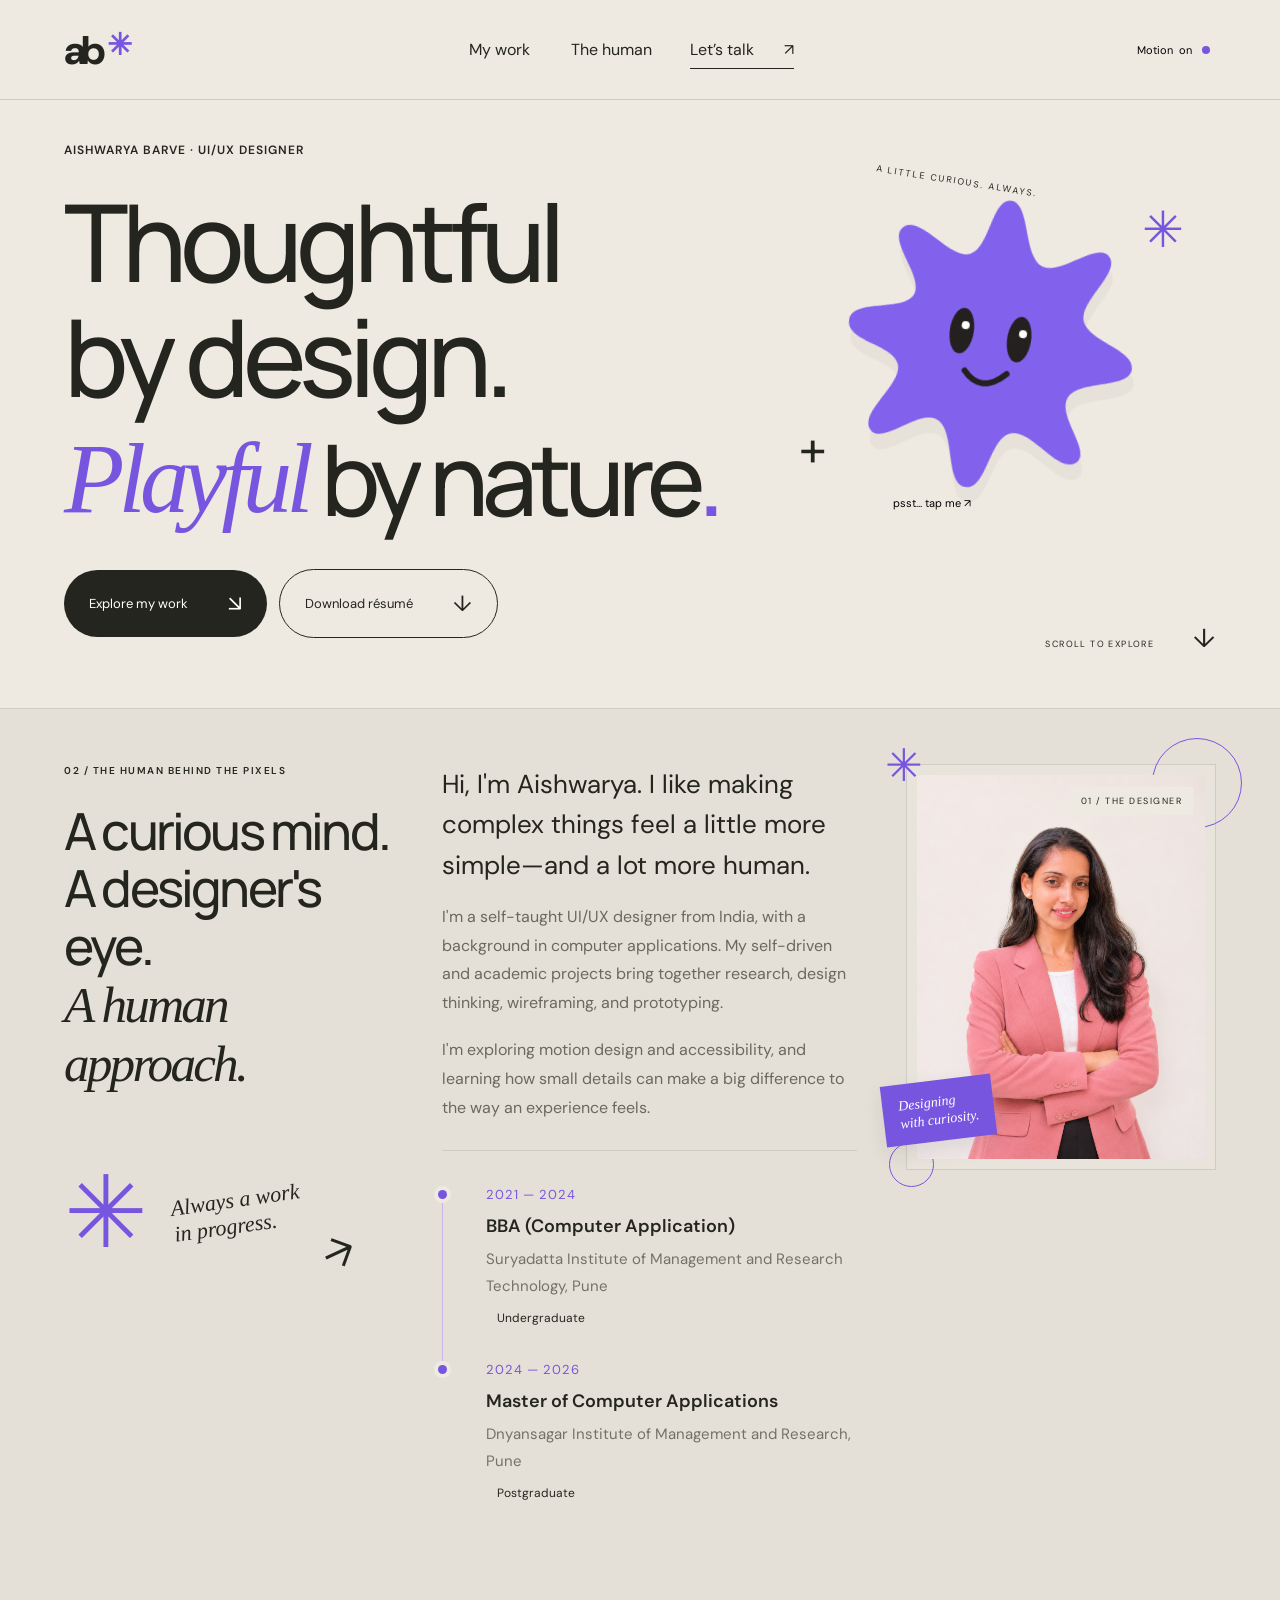
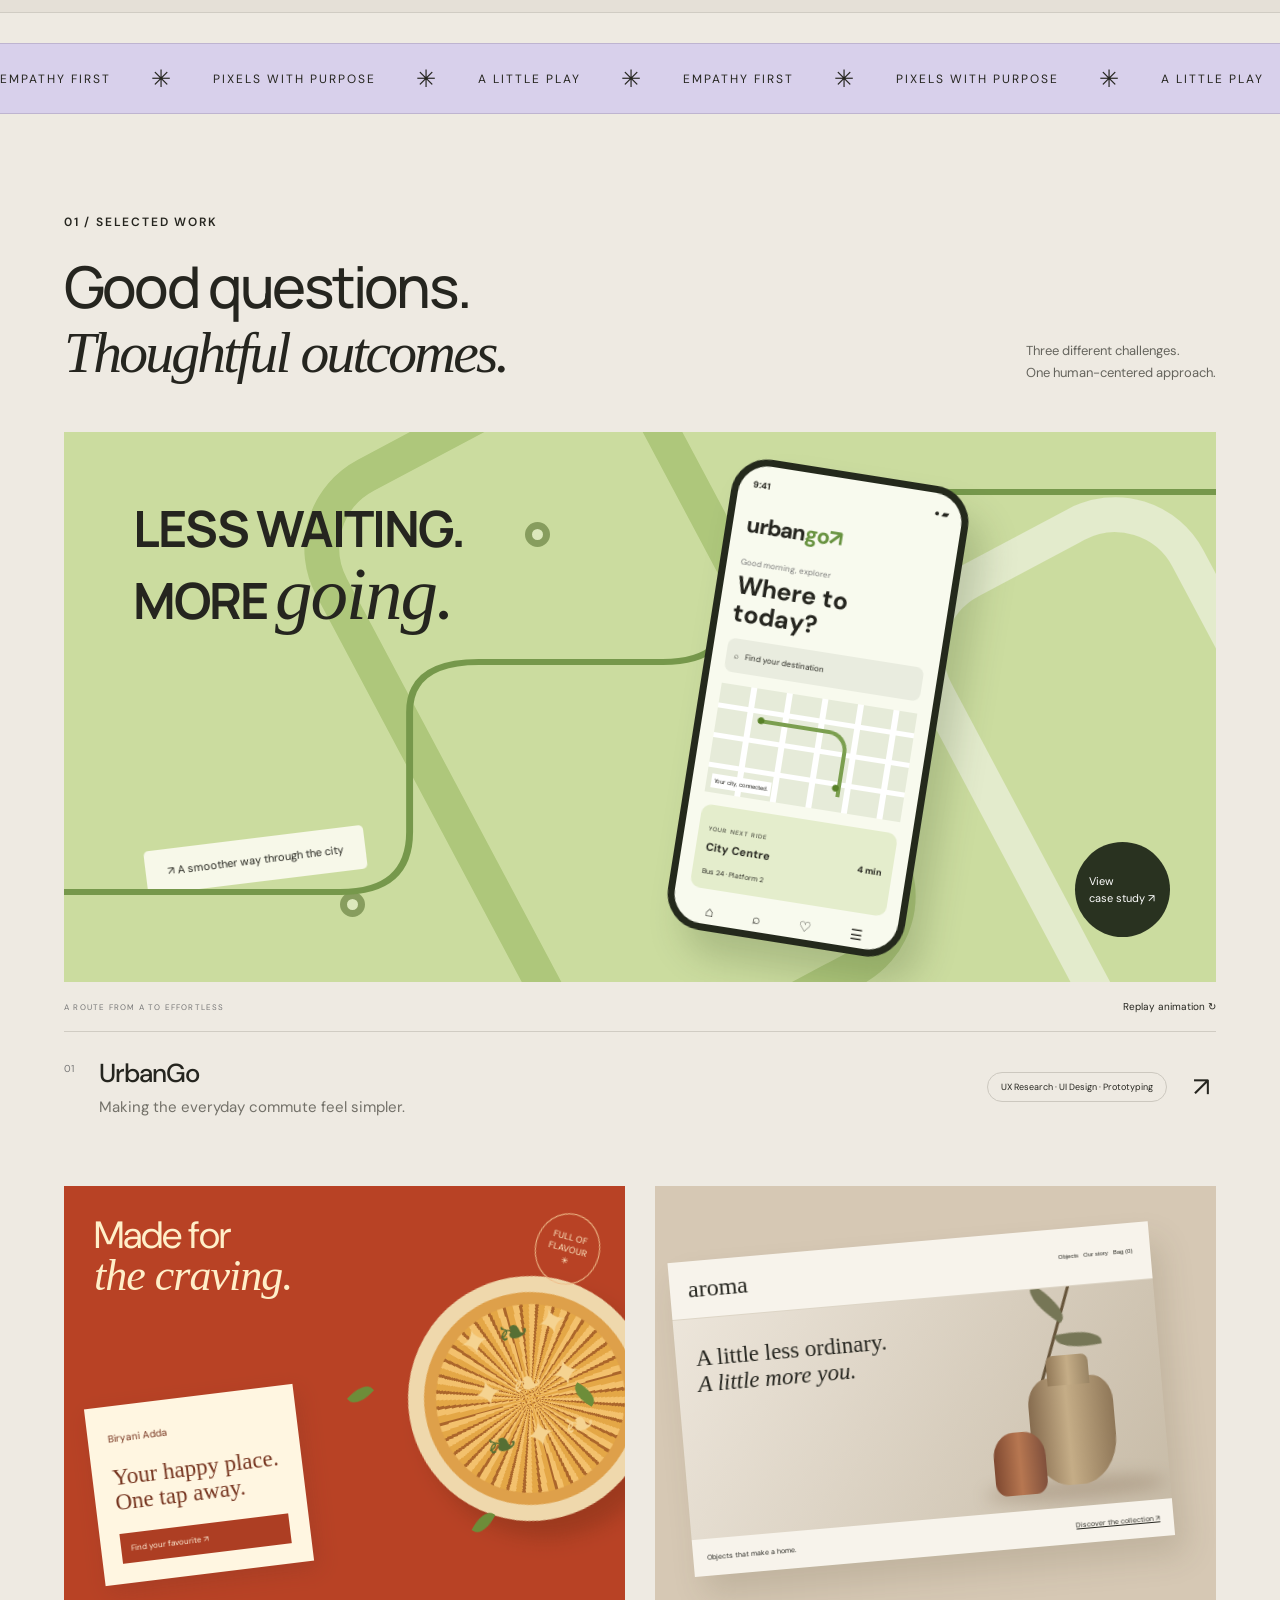
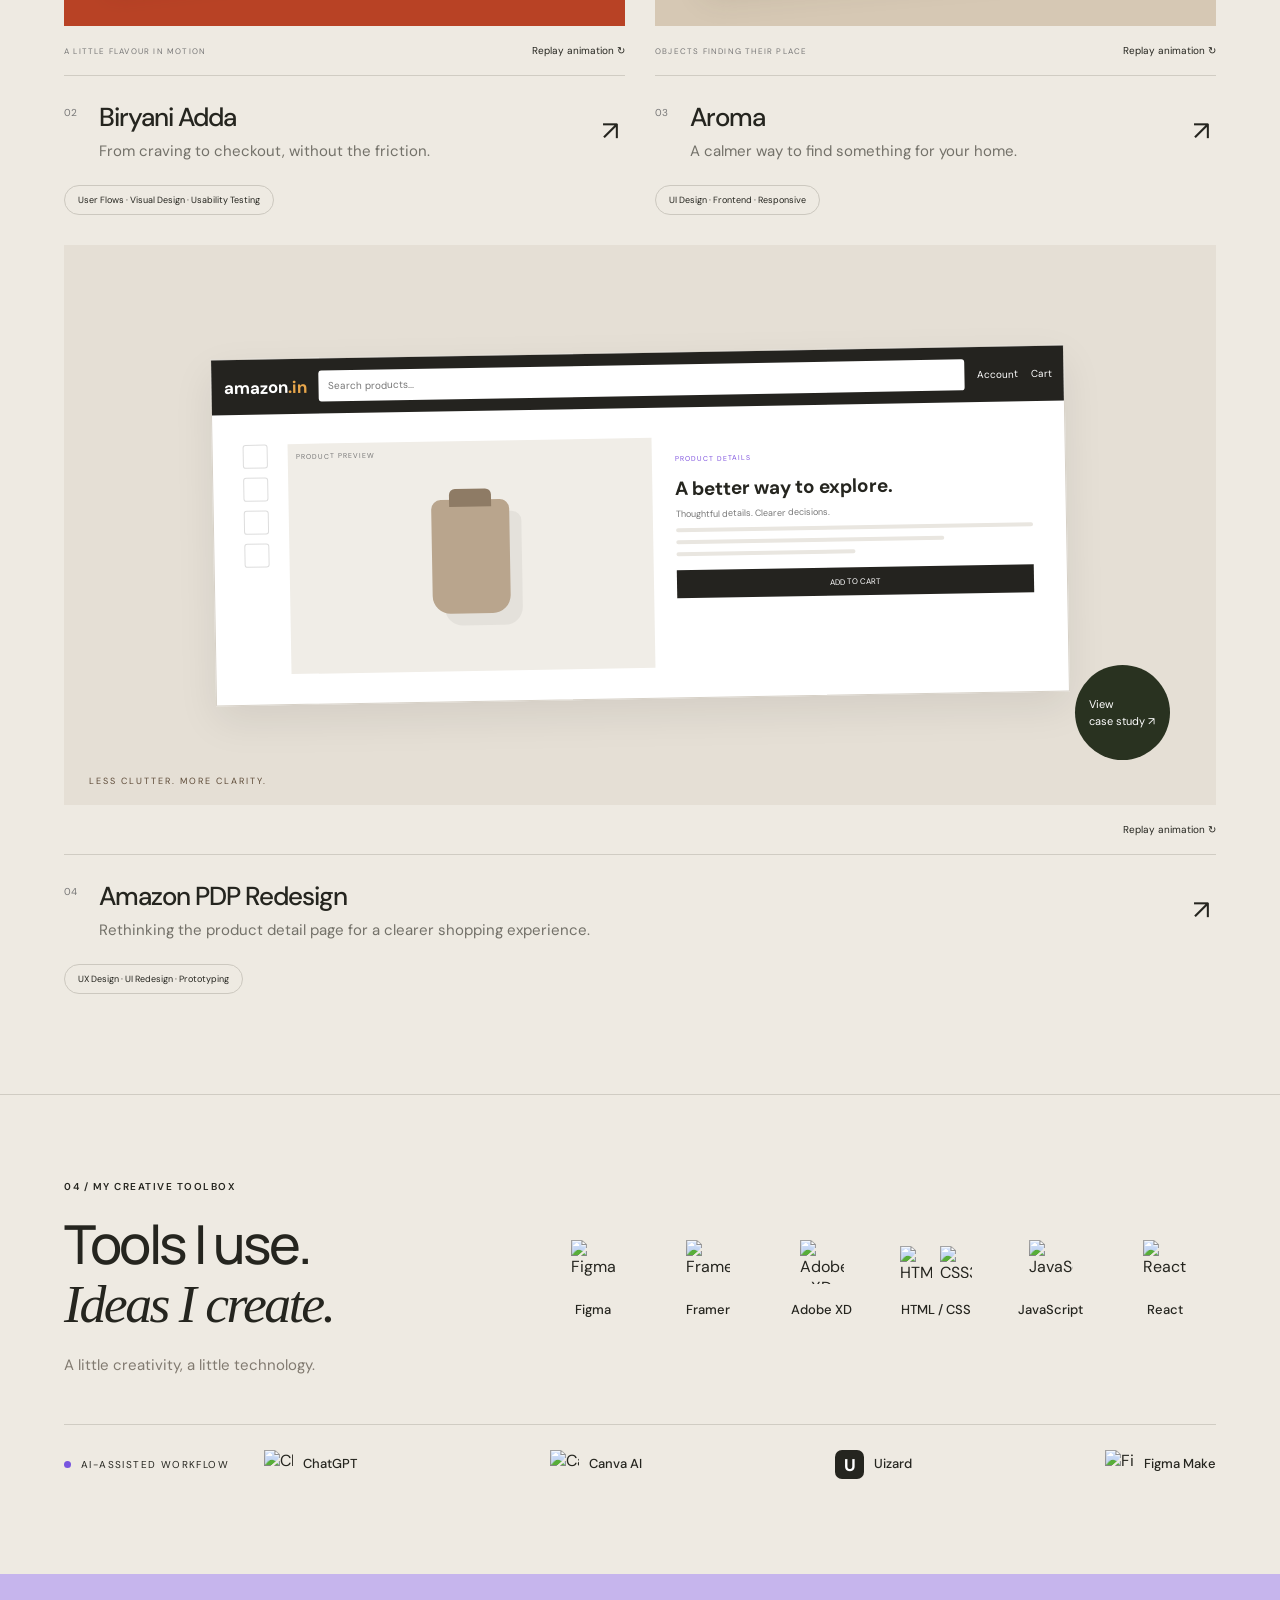
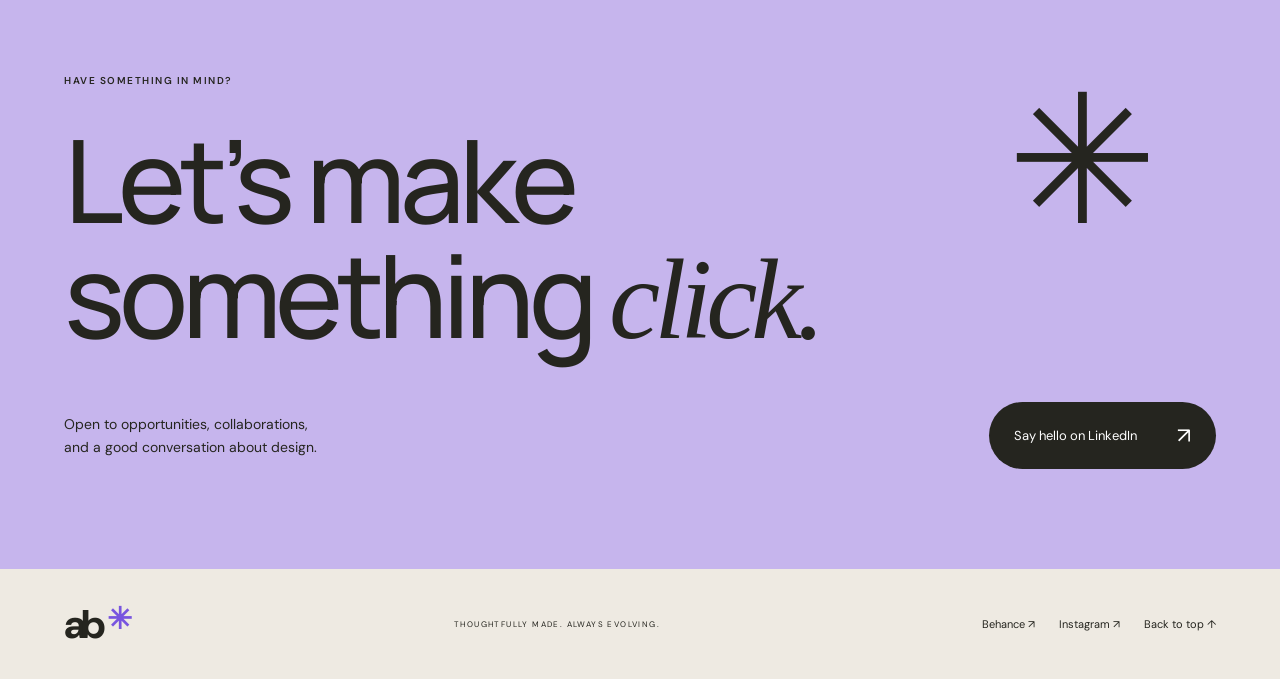
==== commit 74790e9d: "Add files via upload Fix mobile navigation and responsive toolbox" ====
--- a/index.html
+++ b/index.html
@@ -80,6 +80,47 @@
 
 
 
+
+    
+
+
+
+            <div class="character-wrap">
+                <span class="orbit-label">A LITTLE CURIOUS. ALWAYS.</span>
+
+                <button class="character"
+                    aria-label="Make the character wink"
+                    title="Psst… tap me">
+
+                    <svg viewBox="0 0 300 310" role="img" aria-label="Playful violet star character">
+                        <path class="starbody"
+                            d="M150 12C169 12 170 65 190 72S241 38 255 52S232 101 240 120S295 140 295 160S244 178 236 198S270 248 254 261S205 234 185 242S170 302 149 302S131 249 111 240S60 275 46 260S71 210 63 191S8 177 8 155S60 139 68 120S32 70 47 55S98 80 117 71S130 12 150 12Z"
+                            fill="#8261ed"/>
+
+                        <g class="eyes">
+                            <ellipse cx="121" cy="148" rx="12" ry="23" fill="#242020"/>
+                            <ellipse cx="179" cy="148" rx="12" ry="23" fill="#242020"/>
+                            <circle cx="124" cy="142" r="4" fill="#fff"/>
+                            <circle cx="182" cy="142" r="4" fill="#fff"/>
+                        </g>
+
+                        <path d="M130 187Q150 208 172 184"
+                            fill="none"
+                            stroke="#242020"
+                            stroke-width="6"
+                            stroke-linecap="round"/>
+                    </svg>
+
+                    <span class="character-note">psst… tap me ↗</span>
+                </button>
+
+                <span class="spark s1">✳</span>
+                <span class="spark s2">+</span>
+            </div>
+
+            
+        </section>
+
 <!-- ABOUT SECTION -->
 <section class="about section" id="about">
 
@@ -193,47 +234,8 @@
     </div>
 
 </section>
-    
-
-
-
-            <div class="character-wrap">
-                <span class="orbit-label">A LITTLE CURIOUS. ALWAYS.</span>
-
-                <button class="character"
-                    aria-label="Make the character wink"
-                    title="Psst… tap me">
-
-                    <svg viewBox="0 0 300 310" role="img" aria-label="Playful violet star character">
-                        <path class="starbody"
-                            d="M150 12C169 12 170 65 190 72S241 38 255 52S232 101 240 120S295 140 295 160S244 178 236 198S270 248 254 261S205 234 185 242S170 302 149 302S131 249 111 240S60 275 46 260S71 210 63 191S8 177 8 155S60 139 68 120S32 70 47 55S98 80 117 71S130 12 150 12Z"
-                            fill="#8261ed"/>
-
-                        <g class="eyes">
-                            <ellipse cx="121" cy="148" rx="12" ry="23" fill="#242020"/>
-                            <ellipse cx="179" cy="148" rx="12" ry="23" fill="#242020"/>
-                            <circle cx="124" cy="142" r="4" fill="#fff"/>
-                            <circle cx="182" cy="142" r="4" fill="#fff"/>
-                        </g>
-
-                        <path d="M130 187Q150 208 172 184"
-                            fill="none"
-                            stroke="#242020"
-                            stroke-width="6"
-                            stroke-linecap="round"/>
-                    </svg>
-
-                    <span class="character-note">psst… tap me ↗</span>
-                </button>
-
-                <span class="spark s1">✳</span>
-                <span class="spark s2">+</span>
-            </div>
-
-            
-        </section>
-
-        <!-- TICKER -->
+
+                <!-- TICKER -->
         <div class="ticker" aria-hidden="true">
             <div>
                 EMPATHY FIRST <b>✳</b>
@@ -331,9 +333,7 @@
                         View<br>case study ↗
                     </span>
 
-                    <span class="concept">
-                        PORTFOLIO PRESENTATION CONCEPT
-                    </span>
+                    
 
                 </a>
 
@@ -400,9 +400,7 @@
                             </span>
                         </div>
 
-                        <span class="concept">
-                            PORTFOLIO PRESENTATION CONCEPT
-                        </span>
+                        
 
                     </a>
 
@@ -461,15 +459,8 @@
 
                         </div>
 
-                        <span class="aroma-caption">
-                            Considered objects.<br>
-                            Effortless discovery.
-                        </span>
-
-                        <span class="concept">
-                            PORTFOLIO PRESENTATION CONCEPT
-                        </span>
-
+                        
+                        
                     </a>
 
                     <div class="project-info">
@@ -548,9 +539,7 @@
             View<br>case study ↗
         </span>
 
-        <span class="concept">
-            PRODUCT PAGE REDESIGN
-        </span>
+       
 
     </a>
 
@@ -579,93 +568,102 @@
 
         
 
-            <section class="skills-section">
-
-                <div class="skills-heading reveal">
-                    <span class="eyebrow">04 / MY CREATIVE TOOLBOX</span>
-                    <h2>Tools I use.<br><em>Ideas I create.</em></h2>
-                    <p>A little creativity, a little technology.</p>
-                </div>
             
-                <div class="skills-grid">
-            
-                    <div class="skill-item reveal">
-                        <img src="https://cdn.simpleicons.org/figma/F24E1E" alt="Figma">
-                        <span>Figma</span>
-                    </div>
-            
-                    <div class="skill-item reveal">
-                        <img src="https://cdn.simpleicons.org/framer/0055FF" alt="Framer">
-                        <span>Framer</span>
-                    </div>
-            
-                    <div class="skill-item reveal">
-                        <img src="https://cdn.jsdelivr.net/gh/devicons/devicon/icons/xd/xd-plain.svg" alt="Adobe XD">
-                        <span>Adobe XD</span>
-                    </div>
-            
-                    <div class="skill-item reveal">
-                        <div class="combined-icons">
-                            <img
-                                src="https://cdn.jsdelivr.net/gh/devicons/devicon/icons/html5/html5-original.svg"
-                                alt="HTML5">
-                    
-                            <img
-                                src="https://cdn.jsdelivr.net/gh/devicons/devicon/icons/css3/css3-original.svg"
-                                alt="CSS3">
-                        </div>
-                        <span>HTML / CSS</span>
-                    </div>
-            
-                    <div class="skill-item reveal">
-                        <img src="https://cdn.simpleicons.org/javascript/F7DF1E" alt="JavaScript">
-                        <span>JavaScript</span>
-                    </div>
-            
-                    <div class="skill-item reveal">
-                        <img src="https://cdn.simpleicons.org/react/61DAFB" alt="React">
-                        <span>React</span>
-                    </div>
-                    
-
-                    <div class="ai-toolbox">
-
-                        <div class="ai-heading">
-                            <span class="ai-dot"></span>
-                            <span>AI-ASSISTED WORKFLOW</span>
-                        </div>
-                    
-                        <div class="ai-tools">
-                    
-                            <div class="ai-item reveal">
-                                <img src="https://cdn.jsdelivr.net/npm/simple-icons@v14/icons/openai.svg"
-                                     alt="ChatGPT">
-                                <span>ChatGPT</span>
-                            </div>
-                    
-                            <div class="ai-item reveal">
-                                <img src="https://cdn.jsdelivr.net/npm/simple-icons@v14/icons/canva.svg"
-                                     alt="Canva">
-                                <span>Canva AI</span>
-                            </div>
-                    
-                            <div class="ai-item reveal">
-                                <div class="ai-brand uizard-icon">U</div>
-                                <span>Uizard</span>
-                            </div>
-                    
-                            <div class="ai-item reveal">
-                                <img src="https://cdn.simpleicons.org/figma/F24E1E"
-                                     alt="Figma">
-                                <span>Figma Make</span>
-                            </div>
-                    
-                        </div>
-                    
-                    </div>
-                                
-            </section>
-                        
+
+<!-- CREATIVE TOOLBOX -->
+<section class="skills-section" id="skills">
+
+    <!-- LEFT HEADING -->
+    <div class="skills-heading reveal">
+        <span class="eyebrow">04 / MY CREATIVE TOOLBOX</span>
+
+        <h2>
+            Tools I use.<br>
+            <em>Ideas I create.</em>
+        </h2>
+
+        <p>A little creativity, a little technology.</p>
+    </div>
+
+    <!-- DESIGN & DEVELOPMENT TOOLS -->
+    <div class="skills-grid">
+
+        <div class="skill-item reveal">
+            <img src="https://cdn.simpleicons.org/figma/F24E1E" alt="Figma">
+            <span>Figma</span>
+        </div>
+
+        <div class="skill-item reveal">
+            <img src="https://cdn.simpleicons.org/framer/0055FF" alt="Framer">
+            <span>Framer</span>
+        </div>
+
+        <div class="skill-item reveal">
+            <img src="https://cdn.jsdelivr.net/gh/devicons/devicon/icons/xd/xd-plain.svg" alt="Adobe XD">
+            <span>Adobe XD</span>
+        </div>
+
+        <div class="skill-item reveal">
+            <div class="combined-icons">
+                <img src="https://cdn.jsdelivr.net/gh/devicons/devicon/icons/html5/html5-original.svg" alt="HTML5">
+                <img src="https://cdn.jsdelivr.net/gh/devicons/devicon/icons/css3/css3-original.svg" alt="CSS3">
+            </div>
+            <span>HTML / CSS</span>
+        </div>
+
+        <div class="skill-item reveal">
+            <img src="https://cdn.simpleicons.org/javascript/F7DF1E" alt="JavaScript">
+            <span>JavaScript</span>
+        </div>
+
+        <div class="skill-item reveal">
+            <img src="https://cdn.simpleicons.org/react/61DAFB" alt="React">
+            <span>React</span>
+        </div>
+
+    </div>
+
+    <!-- AI ASSISTED WORKFLOW -->
+    <div class="ai-toolbox">
+
+        <div class="ai-heading">
+            <span class="ai-dot"></span>
+            <span>AI-ASSISTED WORKFLOW</span>
+        </div>
+
+        <div class="ai-tools">
+
+            <div class="ai-item reveal">
+                <img
+                    src="https://cdn.jsdelivr.net/npm/simple-icons@v14/icons/openai.svg"
+                    alt="ChatGPT">
+                <span>ChatGPT</span>
+            </div>
+
+            <div class="ai-item reveal">
+                <img
+                    src="https://cdn.jsdelivr.net/npm/simple-icons@v14/icons/canva.svg"
+                    alt="Canva">
+                <span>Canva AI</span>
+            </div>
+
+            <div class="ai-item reveal">
+                <div class="ai-brand uizard-icon" aria-label="Uizard">U</div>
+                <span>Uizard</span>
+            </div>
+
+            <div class="ai-item reveal">
+                <img
+                    src="https://cdn.simpleicons.org/figma/F24E1E"
+                    alt="Figma">
+                <span>Figma Make</span>
+            </div>
+
+        </div>
+
+    </div>
+
+</section>
 
 
         </section>
--- a/style-additions.css
+++ b/style-additions.css
@@ -382,4 +382,1547 @@
 
 .about-right {
     max-width: 100%;
-}+}
+
+
+/* ==========================================
+   MOBILE RESPONSIVE FIX - AISHWARYA PORTFOLIO
+   ========================================== */
+
+/* Prevent horizontal overflow */
+html,
+body {
+    width: 100%;
+    max-width: 100%;
+    overflow-x: clip;
+}
+
+img {
+    max-width: 100%;
+}
+
+/* TABLET */
+@media (max-width: 900px) {
+
+    .about.section {
+        grid-template-columns: 1fr 1fr;
+        gap: 35px;
+    }
+
+    .about-left {
+        grid-column: 1;
+    }
+
+    .about-right {
+        grid-column: 1;
+    }
+
+    .about-portrait {
+        grid-column: 2;
+        grid-row: 1 / span 2;
+        max-width: 100%;
+    }
+
+    .project-grid {
+        grid-template-columns: repeat(2, minmax(0, 1fr));
+    }
+
+    .skills-section {
+        grid-template-columns: 1fr !important;
+        gap: 35px !important;
+    }
+}
+
+/* MOBILE */
+@media (max-width: 650px) {
+
+    /* HEADER */
+    header {
+        height: 68px;
+        padding: 0 5%;
+        gap: 8px;
+    }
+
+    .wordmark {
+        font-size: 30px;
+        flex-shrink: 0;
+    }
+
+    nav {
+        gap: 10px;
+        font-size: 10px;
+    }
+
+    nav > a:nth-child(2) {
+        display: none;
+    }
+
+    #motion {
+        font-size: 8px;
+        white-space: nowrap;
+    }
+
+    /* HERO */
+    .hero {
+        padding: 25px 6% 40px;
+        overflow: hidden;
+    }
+
+    .hero h1 {
+        font-size: clamp(40px, 11vw, 65px);
+        line-height: 1.08;
+        letter-spacing: -2.5px;
+        margin: 205px 0 25px;
+        top: 0;
+    }
+
+    .last-line {
+        white-space: normal;
+    }
+
+    h1 em {
+        letter-spacing: -2px;
+    }
+
+    .character-wrap {
+        width: 145px;
+        height: 160px;
+        top: 65px;
+        right: calc(50% - 72px);
+    }
+
+    .orbit-label {
+        font-size: 7px;
+    }
+
+    .character-note {
+        font-size: 8px;
+    }
+
+    .hero-bottom {
+        margin-top: 25px;
+        display: flex;
+        flex-direction: column;
+        align-items: flex-start;
+        gap: 15px;
+    }
+
+    .hero-actions {
+        top: 0;
+        width: 100%;
+        display: flex;
+        flex-wrap: wrap;
+        gap: 10px;
+    }
+
+    .hero-actions .pill {
+        padding: 13px 15px;
+        font-size: 10px;
+        gap: 15px;
+    }
+
+    .scroll-note {
+        display: none;
+    }
+
+    /* GENERAL SECTIONS */
+    .section {
+        padding: 55px 6%;
+    }
+
+    /* ABOUT */
+    .about.section {
+        display: flex;
+        flex-direction: column;
+        gap: 35px;
+        padding: 55px 6% !important;
+    }
+
+    .about-left,
+    .about-right,
+    .about-portrait {
+        width: 100%;
+        min-width: 0;
+    }
+
+    .about-left h2 {
+        font-size: clamp(36px, 10vw, 48px);
+        line-height: 1.12;
+    }
+
+    .about-right p.intro {
+        font-size: 21px;
+    }
+
+    .about-right p {
+        font-size: 14px;
+    }
+
+    .about-portrait {
+        max-width: 330px;
+        margin: 0 auto;
+    }
+
+    .portrait-sticker {
+        left: -8px;
+        font-size: 12px;
+    }
+
+    .portrait-star {
+        left: -12px;
+    }
+
+    .portrait-index {
+        font-size: 8px;
+    }
+
+    .education {
+        padding-top: 22px;
+    }
+
+    /* PROJECTS */
+    .work {
+        padding-left: 6%;
+        padding-right: 6%;
+    }
+
+    .section-heading {
+        display: block;
+    }
+
+    .section-heading h2 {
+        font-size: 36px;
+    }
+
+    .project-art {
+        width: 100%;
+        max-width: 100%;
+    }
+
+    .project-grid {
+        display: grid;
+        grid-template-columns: minmax(0, 1fr);
+        gap: 35px;
+    }
+
+    .project-grid > .project:last-child {
+        grid-column: auto;
+    }
+
+    .project-info {
+        flex-wrap: wrap;
+    }
+
+    .project-info > div {
+        min-width: 0;
+    }
+
+    /* AMAZON PROJECT */
+    .project-grid > .project:last-child .project-art.amazon {
+        min-height: 320px;
+        padding: 12px;
+    }
+
+    .project-grid > .project:last-child .amazon-browser {
+        width: 100%;
+        transform: none;
+    }
+
+    .amazon-topbar {
+        font-size: 8px;
+        gap: 5px;
+        padding: 8px;
+    }
+
+    .amazon-topbar strong {
+        font-size: 12px;
+    }
+
+    .amazon-content {
+        grid-template-columns: minmax(0, 1fr) minmax(0, 1fr);
+        gap: 8px;
+        padding: 12px 8px;
+        min-height: 160px;
+    }
+
+    .amazon-thumbnails {
+        display: none;
+    }
+
+    .amazon-product-visual {
+        min-width: 0;
+        min-height: 140px;
+    }
+
+    .amazon-product-copy {
+        min-width: 0;
+        padding: 5px;
+    }
+
+    .amazon-product-copy h3 {
+        font-size: 13px;
+        margin: 8px 0;
+    }
+
+    .amazon-search {
+        min-width: 0;
+        overflow: hidden;
+    }
+
+    /* SKILLS */
+    .skills-section {
+        display: flex !important;
+        flex-direction: column;
+        align-items: flex-start;
+        padding: 55px 6% !important;
+        gap: 30px !important;
+    }
+
+    .skills-heading {
+        width: 100%;
+    }
+
+    .skills-heading h2 {
+        font-size: 38px !important;
+    }
+
+    .skills-grid {
+        display: grid !important;
+        grid-template-columns: repeat(3, minmax(0, 1fr));
+        width: 100%;
+        gap: 30px 12px;
+        overflow: visible;
+    }
+
+    .skill-item {
+        min-width: 0;
+        gap: 10px;
+    }
+
+    .skill-item > img,
+    .combined-icons img {
+        width: 34px;
+        height: 34px;
+    }
+
+    .skill-item span {
+        font-size: 11px;
+        white-space: normal;
+        text-align: center;
+    }
+
+    .ai-toolbox {
+        display: flex !important;
+        flex-direction: column !important;
+        align-items: flex-start !important;
+        gap: 20px !important;
+        width: 100%;
+    }
+
+    .ai-tools {
+        display: grid !important;
+        grid-template-columns: repeat(2, minmax(0, 1fr));
+        gap: 22px 12px !important;
+        width: 100%;
+    }
+
+    .ai-item {
+        min-width: 0;
+        gap: 8px !important;
+    }
+
+    .ai-item span {
+        font-size: 11px !important;
+        white-space: normal !important;
+    }
+
+    /* CONTACT */
+    .contact h2 {
+        font-size: clamp(45px, 12vw, 60px);
+        letter-spacing: -2px;
+    }
+
+    .contact-bottom {
+        display: flex;
+        flex-direction: column;
+        align-items: flex-start;
+        gap: 20px;
+    }
+
+    /* FOOTER */
+    footer {
+        display: flex;
+        flex-direction: column;
+        align-items: flex-start;
+        gap: 22px;
+    }
+
+    footer > div {
+        display: flex;
+        flex-wrap: wrap;
+        gap: 18px;
+    }
+
+    /* REMOVE DESKTOP CURSOR ON TOUCH DEVICES */
+    .custom-cursor {
+        display: none !important;
+    }
+}
+
+/* SMALL MOBILE */
+@media (max-width: 380px) {
+
+    .hero h1 {
+        font-size: 40px;
+    }
+
+    .hero-actions {
+        flex-direction: column;
+        align-items: flex-start;
+    }
+
+    .hero-actions .pill {
+        width: 100%;
+        max-width: 260px;
+    }
+
+    nav {
+        gap: 7px;
+        font-size: 9px;
+    }
+
+    .project-art {
+        height: 350px;
+    }
+}
+/* MOBILE FIX — AROMA CAPTION */
+@media (max-width: 650px) {
+    .aroma-caption {
+        bottom: 58px !important;
+        left: 18px;
+        right: 18px;
+        font-size: 13px;
+        line-height: 1.4;
+        z-index: 5;
+    }
+
+    .aroma .concept {
+        bottom: 12px;
+        left: 18px;
+        z-index: 4;
+    }
+}
+/* AMAZON — FINAL MOBILE CAPTION FIX */
+/* MOBILE FIX — AMAZON CAPTION */
+@media (max-width: 650px) {
+    .amazon-label {
+        bottom: 58px !important;
+        left: 18px;
+        right: 100px;
+        max-width: calc(100% - 118px);
+        font-size: 8px;
+        line-height: 1.5;
+        letter-spacing: 1.2px;
+        z-index: 5;
+    }
+
+    .amazon .concept {
+        bottom: 12px;
+        left: 18px;
+        z-index: 4;
+    }
+}
+@media screen and (max-width: 650px) {
+
+    .project-grid > .project:last-child > a.amazon > .concept {
+        display: none !important;
+        visibility: hidden !important;
+    }
+
+    .project-grid > .project:last-child > a.amazon > .amazon-label {
+        position: absolute !important;
+        display: block !important;
+        bottom: 18px !important;
+        top: auto !important;
+        left: 18px !important;
+        right: 18px !important;
+        width: auto !important;
+        transform: none !important;
+        z-index: 20 !important;
+        font-size: 8px !important;
+        line-height: 1.5 !important;
+        letter-spacing: 1.2px !important;
+    }
+}
+
+/* ==========================================
+   CREATIVE TOOLBOX — RESPONSIVE FINAL VERSION
+========================================== */
+
+.skills-section {
+    display: grid !important;
+    grid-template-columns: minmax(0, 0.9fr) minmax(0, 1.4fr);
+    align-items: center;
+    column-gap: 65px;
+    row-gap: 35px;
+    width: 100%;
+    padding: 85px 5%;
+    box-sizing: border-box;
+    overflow: hidden;
+}
+
+/* LEFT HEADING */
+
+.skills-heading {
+    grid-column: 1;
+    grid-row: 1;
+    min-width: 0;
+}
+
+.skills-heading h2 {
+    font-size: clamp(42px, 4.2vw, 58px) !important;
+    line-height: 1.08 !important;
+    letter-spacing: -2.5px !important;
+    white-space: normal !important;
+    margin-top: 22px;
+}
+
+.skills-heading p {
+    font-size: 15px !important;
+    line-height: 1.7;
+    margin-top: 20px;
+    color: #77736b;
+}
+
+/* MAIN SKILLS GRID */
+
+.skills-grid {
+    grid-column: 2;
+    grid-row: 1;
+
+    display: grid !important;
+    grid-template-columns: repeat(6, minmax(0, 1fr));
+    gap: 20px;
+    align-items: center;
+    justify-items: center;
+    width: 100%;
+    min-width: 0;
+}
+
+.skill-item {
+    display: flex;
+    flex-direction: column;
+    align-items: center;
+    justify-content: center;
+    gap: 17px;
+    min-width: 0;
+    width: 100%;
+    text-align: center;
+}
+
+.skill-item > img {
+    width: 44px;
+    height: 44px;
+    object-fit: contain;
+    transition: transform .35s ease;
+}
+
+.skill-item span {
+    font-size: 13px;
+    line-height: 1.5;
+    white-space: nowrap;
+    font-weight: 500;
+}
+
+.combined-icons {
+    height: 44px;
+    display: flex;
+    justify-content: center;
+    align-items: center;
+    gap: 8px;
+}
+
+.combined-icons img {
+    width: 32px;
+    height: 32px;
+    object-fit: contain;
+}
+
+.skill-item:hover > img,
+.skill-item:hover .combined-icons img {
+    transform: translateY(-6px) scale(1.1);
+}
+
+/* AI TOOLBOX */
+
+.ai-toolbox {
+    grid-column: 1 / -1;
+    grid-row: 2;
+
+    display: flex !important;
+    align-items: center;
+    justify-content: space-between;
+    gap: 30px;
+
+    width: 100%;
+    min-width: 0;
+    padding-top: 25px;
+    margin-top: 15px;
+    border-top: 1px solid var(--line);
+    box-sizing: border-box;
+}
+
+.ai-heading {
+    display: flex;
+    align-items: center;
+    gap: 10px;
+    flex-shrink: 0;
+    white-space: nowrap;
+    font-size: 10px;
+    letter-spacing: 1.5px;
+}
+
+.ai-dot {
+    width: 7px;
+    height: 7px;
+    border-radius: 50%;
+    background: var(--purple);
+}
+
+.ai-tools {
+    display: flex;
+    align-items: center;
+    justify-content: space-between;
+    flex: 1;
+    gap: 22px;
+    min-width: 0;
+}
+
+.ai-item {
+    display: flex;
+    align-items: center;
+    gap: 10px;
+    min-width: 0;
+    white-space: nowrap;
+    transition: transform .3s ease;
+}
+
+.ai-item img,
+.ai-brand {
+    width: 28px;
+    height: 28px;
+    flex-shrink: 0;
+    object-fit: contain;
+}
+
+.ai-item span {
+    font-size: 13px;
+    font-weight: 500;
+    white-space: nowrap;
+}
+
+.ai-item:hover {
+    transform: translateY(-4px);
+}
+
+.ai-brand {
+    display: flex;
+    align-items: center;
+    justify-content: center;
+}
+
+.uizard-icon {
+    background: #25251f;
+    color: white;
+    border-radius: 7px;
+    font-size: 18px;
+    font-weight: 800;
+}
+
+/* TABLET */
+
+@media (max-width: 1100px) {
+
+    .skills-section {
+        grid-template-columns: 1fr !important;
+        row-gap: 35px;
+        padding: 70px 6%;
+    }
+
+    .skills-heading {
+        grid-column: 1;
+        grid-row: 1;
+    }
+
+    .skills-grid {
+        grid-column: 1;
+        grid-row: 2;
+        grid-template-columns: repeat(6, minmax(0, 1fr));
+    }
+
+    .ai-toolbox {
+        grid-column: 1;
+        grid-row: 3;
+    }
+}
+
+/* MOBILE */
+
+@media (max-width: 650px) {
+
+    .skills-section {
+        padding: 55px 6% !important;
+        grid-template-columns: 1fr !important;
+        row-gap: 30px;
+    }
+
+    .skills-heading h2 {
+        font-size: clamp(35px, 9vw, 42px) !important;
+        line-height: 1.12 !important;
+        letter-spacing: -1.8px !important;
+        white-space: normal !important;
+    }
+
+    .skills-heading p {
+        font-size: 13px !important;
+        margin-top: 14px;
+    }
+
+    /* 3 COLUMNS ON MOBILE */
+
+    .skills-grid {
+        grid-template-columns: repeat(3, minmax(0, 1fr)) !important;
+        gap: 28px 12px;
+        padding: 8px 0;
+    }
+
+    .skill-item {
+        gap: 11px;
+    }
+
+    .skill-item > img {
+        width: 37px;
+        height: 37px;
+    }
+
+    .combined-icons {
+        height: 37px;
+        gap: 5px;
+    }
+
+    .combined-icons img {
+        width: 27px;
+        height: 27px;
+    }
+
+    .skill-item span {
+        font-size: 11px;
+        white-space: normal;
+    }
+
+    /* AI TOOLS — 2 COLUMN GRID */
+
+    .ai-toolbox {
+        flex-direction: column !important;
+        align-items: flex-start !important;
+        gap: 22px;
+        padding-top: 22px;
+        margin-top: 5px;
+    }
+
+    .ai-heading {
+        font-size: 9px;
+        letter-spacing: 1.2px;
+    }
+
+    .ai-tools {
+        display: grid !important;
+        grid-template-columns: repeat(2, minmax(0, 1fr));
+        gap: 20px 12px;
+        width: 100%;
+    }
+
+    .ai-item {
+        gap: 9px;
+    }
+
+    .ai-item img,
+    .ai-brand {
+        width: 25px;
+        height: 25px;
+    }
+
+    .ai-item span {
+        font-size: 11px;
+    }
+}
+
+/* SMALL PHONES */
+
+@media (max-width: 360px) {
+
+    .skills-section {
+        padding-inline: 5% !important;
+    }
+
+    .skills-heading h2 {
+        font-size: 34px !important;
+    }
+
+    .skills-grid {
+        gap: 25px 8px;
+    }
+
+    .ai-tools {
+        gap: 18px 8px;
+    }
+
+    .ai-item span {
+        font-size: 10px;
+    }
+}
+
+/* REDUCED MOTION */
+
+@media (prefers-reduced-motion: reduce) {
+    .skill-item *,
+    .ai-item * {
+        animation: none !important;
+        transition: none !important;
+    }
+}
+
+/* =========================================
+   CREATIVE TOOLBOX — DESKTOP + TABLET + MOBILE
+========================================= */
+
+/* DESKTOP */
+
+.skills-section {
+    display: grid !important;
+    grid-template-columns: minmax(0, 0.9fr) minmax(0, 1.4fr) !important;
+    align-items: center !important;
+    column-gap: 45px !important;
+    row-gap: 35px !important;
+    width: 100%;
+    padding: 85px 5% !important;
+    box-sizing: border-box;
+    overflow: hidden;
+}
+
+.skills-heading {
+    grid-column: 1;
+    grid-row: 1;
+    min-width: 0;
+}
+
+.skills-heading h2 {
+    font-size: clamp(40px, 4.2vw, 58px) !important;
+    line-height: 1.08 !important;
+    white-space: normal !important;
+}
+
+.skills-grid {
+    grid-column: 2;
+    grid-row: 1;
+    display: grid !important;
+    grid-template-columns: repeat(6, minmax(0, 1fr)) !important;
+    gap: 12px !important;
+    width: 100%;
+    min-width: 0;
+}
+
+.skill-item {
+    display: flex;
+    flex-direction: column;
+    align-items: center;
+    justify-content: center;
+    gap: 15px;
+    min-width: 0;
+}
+
+.skill-item > img {
+    width: 42px;
+    height: 42px;
+    object-fit: contain;
+}
+
+.skill-item span {
+    font-size: 12px;
+    white-space: nowrap;
+}
+
+/* AI TOOLBOX */
+
+.ai-toolbox {
+    grid-column: 1 / -1;
+    grid-row: 2;
+    display: flex !important;
+    align-items: center;
+    justify-content: space-between;
+    flex-wrap: wrap;
+    gap: 25px;
+    width: 100%;
+    min-width: 0;
+    border-top: 1px solid var(--line);
+    padding-top: 25px;
+    margin-top: 10px;
+    box-sizing: border-box;
+}
+
+.ai-heading {
+    display: flex;
+    align-items: center;
+    gap: 9px;
+    white-space: nowrap;
+    font-size: 10px;
+    letter-spacing: 1.3px;
+}
+
+.ai-tools {
+    display: flex;
+    align-items: center;
+    justify-content: space-between;
+    flex: 1 1 500px;
+    flex-wrap: wrap;
+    gap: 20px;
+    min-width: 0;
+}
+
+.ai-item {
+    display: flex;
+    align-items: center;
+    gap: 9px;
+    min-width: 0;
+}
+
+.ai-item img,
+.ai-brand {
+    width: 27px;
+    height: 27px;
+    flex-shrink: 0;
+    object-fit: contain;
+}
+
+.ai-item span {
+    font-size: 12px;
+    white-space: nowrap;
+}
+
+/* TABLET — 3 SKILLS PER ROW */
+
+@media (max-width: 1150px) {
+
+    .skills-section {
+        grid-template-columns: 1fr !important;
+        row-gap: 35px !important;
+        padding: 65px 6% !important;
+    }
+
+    .skills-heading,
+    .skills-grid,
+    .ai-toolbox {
+        grid-column: 1;
+    }
+
+    .skills-heading {
+        grid-row: 1;
+    }
+
+    .skills-grid {
+        grid-row: 2;
+        grid-template-columns: repeat(3, minmax(0, 1fr)) !important;
+        gap: 30px 15px !important;
+    }
+
+    .ai-toolbox {
+        grid-row: 3;
+        align-items: flex-start;
+        flex-direction: column;
+        gap: 22px;
+    }
+
+    .ai-tools {
+        flex: none;
+        width: 100%;
+        display: grid;
+        grid-template-columns: repeat(2, minmax(0, 1fr));
+        gap: 22px;
+    }
+}
+
+/* MOBILE */
+
+@media (max-width: 600px) {
+
+    .skills-section {
+        padding: 55px 6% !important;
+        row-gap: 28px !important;
+    }
+
+    .skills-heading h2 {
+        font-size: clamp(34px, 9vw, 42px) !important;
+        line-height: 1.12 !important;
+    }
+
+    .skills-heading p {
+        font-size: 13px !important;
+    }
+
+    .skills-grid {
+        grid-template-columns: repeat(3, minmax(0, 1fr)) !important;
+        gap: 28px 10px !important;
+    }
+
+    .skill-item {
+        gap: 10px;
+    }
+
+    .skill-item > img {
+        width: 36px;
+        height: 36px;
+    }
+
+    .skill-item span {
+        font-size: 11px;
+        white-space: normal;
+    }
+
+    .combined-icons {
+        height: 36px;
+        display: flex;
+        align-items: center;
+        gap: 5px;
+    }
+
+    .combined-icons img {
+        width: 27px;
+        height: 27px;
+    }
+
+    .ai-heading {
+        font-size: 9px;
+    }
+
+    .ai-tools {
+        grid-template-columns: repeat(2, minmax(0, 1fr));
+        gap: 20px 10px;
+    }
+
+    .ai-item {
+        gap: 8px;
+    }
+
+    .ai-item img,
+    .ai-brand {
+        width: 24px;
+        height: 24px;
+    }
+
+    .ai-item span {
+        font-size: 11px;
+    }
+}
+
+/* ==========================================
+   CREATIVE TOOLBOX
+   DESKTOP + TABLET + MOBILE
+========================================== */
+
+/* MAIN SECTION */
+
+.skills-section {
+    display: grid !important;
+    grid-template-columns: minmax(0, 0.9fr) minmax(0, 1.4fr);
+    align-items: center;
+    column-gap: 55px;
+    row-gap: 35px;
+
+    width: 100%;
+    padding: 85px 5% !important;
+
+    box-sizing: border-box;
+    background: var(--paper, #eeeae2);
+    overflow: hidden;
+}
+
+/* LEFT HEADING */
+
+.skills-heading {
+    grid-column: 1;
+    grid-row: 1;
+    min-width: 0;
+    width: 100%;
+}
+
+.skills-heading .eyebrow {
+    display: block;
+    font-size: 10px;
+    letter-spacing: 1.5px;
+}
+
+.skills-heading h2 {
+    margin-top: 22px !important;
+    font-size: clamp(42px, 4.2vw, 58px) !important;
+    line-height: 1.08 !important;
+    letter-spacing: -2.5px !important;
+    white-space: normal !important;
+}
+
+.skills-heading h2 em {
+    font-family: Georgia, serif;
+    font-weight: 400;
+}
+
+.skills-heading p {
+    margin-top: 20px !important;
+    color: #817a70;
+    font-size: 15px;
+    line-height: 1.7;
+}
+
+/* SKILLS GRID */
+
+.skills-grid {
+    grid-column: 2;
+    grid-row: 1;
+
+    display: grid !important;
+    grid-template-columns: repeat(6, minmax(0, 1fr)) !important;
+
+    align-items: center;
+    justify-items: center;
+
+    width: 100%;
+    min-width: 0;
+    gap: 15px;
+}
+
+.skill-item {
+    display: flex;
+    flex-direction: column;
+    align-items: center;
+    justify-content: center;
+
+    width: 100%;
+    min-width: 0;
+    gap: 16px;
+
+    text-align: center;
+}
+
+.skill-item > img {
+    display: block;
+    width: 42px;
+    height: 42px;
+    object-fit: contain;
+    transition: transform .3s ease;
+}
+
+.skill-item span {
+    font-size: 12px;
+    line-height: 1.5;
+    font-weight: 500;
+    white-space: nowrap;
+}
+
+.combined-icons {
+    display: flex;
+    align-items: center;
+    justify-content: center;
+    gap: 7px;
+    height: 42px;
+}
+
+.combined-icons img {
+    width: 32px;
+    height: 32px;
+    object-fit: contain;
+}
+
+.skill-item:hover > img,
+.skill-item:hover .combined-icons img {
+    transform: translateY(-6px) scale(1.1);
+}
+
+/* AI WORKFLOW CONTAINER */
+
+.ai-toolbox {
+    grid-column: 1 / -1;
+    grid-row: 2;
+
+    display: flex !important;
+    flex-direction: row !important;
+    align-items: center;
+    justify-content: space-between;
+
+    width: 100%;
+    min-width: 0;
+    gap: 30px;
+
+    margin-top: 10px !important;
+    padding-top: 25px !important;
+
+    border-top: 1px solid var(--line, #d0ccc3);
+    box-sizing: border-box;
+}
+
+/* AI LABEL */
+
+.ai-heading {
+    display: flex;
+    align-items: center;
+    gap: 10px;
+
+    flex-shrink: 0;
+    white-space: nowrap;
+
+    font-size: 10px;
+    letter-spacing: 1.4px;
+}
+
+.ai-dot {
+    width: 7px;
+    height: 7px;
+    flex-shrink: 0;
+    border-radius: 50%;
+    background: #7855df;
+}
+
+/* AI ICON ROW */
+
+.ai-tools {
+    display: flex !important;
+    flex: 1;
+    align-items: center;
+    justify-content: space-between;
+
+    min-width: 0;
+    gap: 20px;
+}
+
+.ai-item {
+    display: flex;
+    flex: 0 1 auto;
+    align-items: center;
+    justify-content: center;
+    gap: 10px;
+
+    min-width: 0;
+    white-space: nowrap;
+}
+
+.ai-item img,
+.ai-item .ai-brand {
+    display: block;
+    width: 28px;
+    height: 28px;
+
+    flex-shrink: 0;
+    object-fit: contain;
+}
+
+.ai-item span {
+    font-size: 13px;
+    line-height: 1.4;
+    white-space: nowrap;
+}
+
+.ai-item img,
+.ai-brand {
+    transition: transform .3s ease;
+}
+
+.ai-item:hover img,
+.ai-item:hover .ai-brand {
+    transform: translateY(-4px) scale(1.1);
+}
+
+/* UIZARD ICON */
+
+.uizard-icon {
+    display: flex !important;
+    align-items: center;
+    justify-content: center;
+
+    border-radius: 7px;
+    background: #25251f;
+    color: white;
+
+    font-size: 17px;
+    font-weight: 800;
+}
+
+/* ==========================================
+   TABLET
+========================================== */
+
+@media (max-width: 1100px) {
+
+    .skills-section {
+        grid-template-columns: minmax(0, 1fr) !important;
+        row-gap: 35px;
+        padding: 70px 6% !important;
+    }
+
+    .skills-heading {
+        grid-column: 1;
+        grid-row: 1;
+    }
+
+    .skills-grid {
+        grid-column: 1;
+        grid-row: 2;
+
+        grid-template-columns: repeat(6, minmax(0, 1fr)) !important;
+        gap: 15px;
+    }
+
+    .ai-toolbox {
+        grid-column: 1;
+        grid-row: 3;
+
+        flex-direction: column !important;
+        align-items: flex-start;
+        gap: 22px;
+    }
+
+    .ai-tools {
+        width: 100%;
+        flex: none;
+    }
+}
+
+/* ==========================================
+   MOBILE
+========================================== */
+
+@media (max-width: 650px) {
+
+    .skills-section {
+        display: grid !important;
+        grid-template-columns: minmax(0, 1fr) !important;
+
+        padding: 55px 6% !important;
+        row-gap: 30px;
+    }
+
+    .skills-heading h2 {
+        font-size: clamp(35px, 9vw, 42px) !important;
+        line-height: 1.12 !important;
+        letter-spacing: -1.8px !important;
+    }
+
+    .skills-heading p {
+        font-size: 13px;
+        margin-top: 14px !important;
+    }
+
+    /* THREE SKILLS PER ROW */
+
+    .skills-grid {
+        grid-column: 1;
+        grid-row: 2;
+
+        grid-template-columns: repeat(3, minmax(0, 1fr)) !important;
+        gap: 28px 12px;
+
+        width: 100%;
+    }
+
+    .skill-item {
+        gap: 11px;
+    }
+
+    .skill-item > img {
+        width: 37px;
+        height: 37px;
+    }
+
+    .skill-item span {
+        font-size: 11px;
+        white-space: normal;
+    }
+
+    .combined-icons {
+        height: 37px;
+        gap: 5px;
+    }
+
+    .combined-icons img {
+        width: 27px;
+        height: 27px;
+    }
+
+    /* AI SECTION */
+
+    .ai-toolbox {
+        grid-column: 1;
+        grid-row: 3;
+
+        flex-direction: column !important;
+        align-items: flex-start !important;
+
+        width: 100%;
+        gap: 22px;
+        padding-top: 22px !important;
+    }
+
+    .ai-heading {
+        font-size: 9px;
+        letter-spacing: 1.2px;
+    }
+
+    /* TWO AI TOOLS PER ROW */
+
+    .ai-tools {
+        display: grid !important;
+        grid-template-columns: repeat(2, minmax(0, 1fr)) !important;
+
+        width: 100%;
+        gap: 22px 12px;
+    }
+
+    .ai-item {
+        justify-content: flex-start;
+        gap: 9px;
+        min-width: 0;
+    }
+
+    .ai-item img,
+    .ai-item .ai-brand {
+        width: 25px;
+        height: 25px;
+    }
+
+    .ai-item span {
+        font-size: 11px;
+        white-space: normal;
+    }
+}
+
+/* SMALL PHONES */
+
+@media (max-width: 360px) {
+
+    .skills-section {
+        padding-left: 5% !important;
+        padding-right: 5% !important;
+    }
+
+    .skills-heading h2 {
+        font-size: 34px !important;
+    }
+
+    .skills-grid {
+        gap: 25px 8px;
+    }
+
+    .ai-tools {
+        gap: 18px 8px;
+    }
+
+    .ai-item span {
+        font-size: 10px;
+    }
+}
+
+/* ACCESSIBILITY */
+
+@media (prefers-reduced-motion: reduce) {
+
+    .skill-item *,
+    .ai-item * {
+        animation: none !important;
+        transition: none !important;
+    }
+}
+
+/* ==========================================
+   FINAL MOBILE HEADER FIX
+   Show all 3 navigation links
+========================================== */
+
+@media screen and (max-width: 650px) {
+
+    header {
+        display: flex;
+        align-items: center;
+        justify-content: space-between;
+        width: 100%;
+        height: 68px;
+        padding: 0 4%;
+        gap: 8px;
+        box-sizing: border-box;
+    }
+
+    /* LOGO */
+    header .wordmark {
+        display: inline-flex;
+        align-items: center;
+        flex-shrink: 0;
+        font-size: 27px;
+    }
+
+    /* NAVIGATION */
+    header nav {
+        display: flex !important;
+        flex: 1;
+        align-items: center;
+        justify-content: flex-end;
+        gap: clamp(6px, 2vw, 11px);
+        min-width: 0;
+        font-size: clamp(8px, 2.3vw, 10px);
+        white-space: nowrap;
+    }
+
+    /* SHOW ALL THREE LINKS */
+    header nav > a {
+        display: inline-flex !important;
+        align-items: center;
+        flex-shrink: 0;
+        white-space: nowrap;
+    }
+
+    header nav > a:nth-child(2) {
+        display: inline-flex !important;
+        visibility: visible !important;
+    }
+
+    /* LET'S TALK */
+    header nav .nav-contact {
+        display: inline-flex !important;
+    }
+
+    /* MOTION BUTTON */
+    header #motion {
+        display: inline-flex;
+        align-items: center;
+        flex-shrink: 0;
+        gap: 3px;
+        font-size: 8px;
+        white-space: nowrap;
+    }
+}
+
+/* EXTRA SMALL PHONES */
+@media screen and (max-width: 380px) {
+
+    header {
+        padding: 0 3%;
+        gap: 6px;
+    }
+
+    header .wordmark {
+        font-size: 24px;
+    }
+
+    header nav {
+        gap: 6px;
+        font-size: 8px;
+    }
+
+    header #motion {
+        font-size: 7px;
+    }
+}
